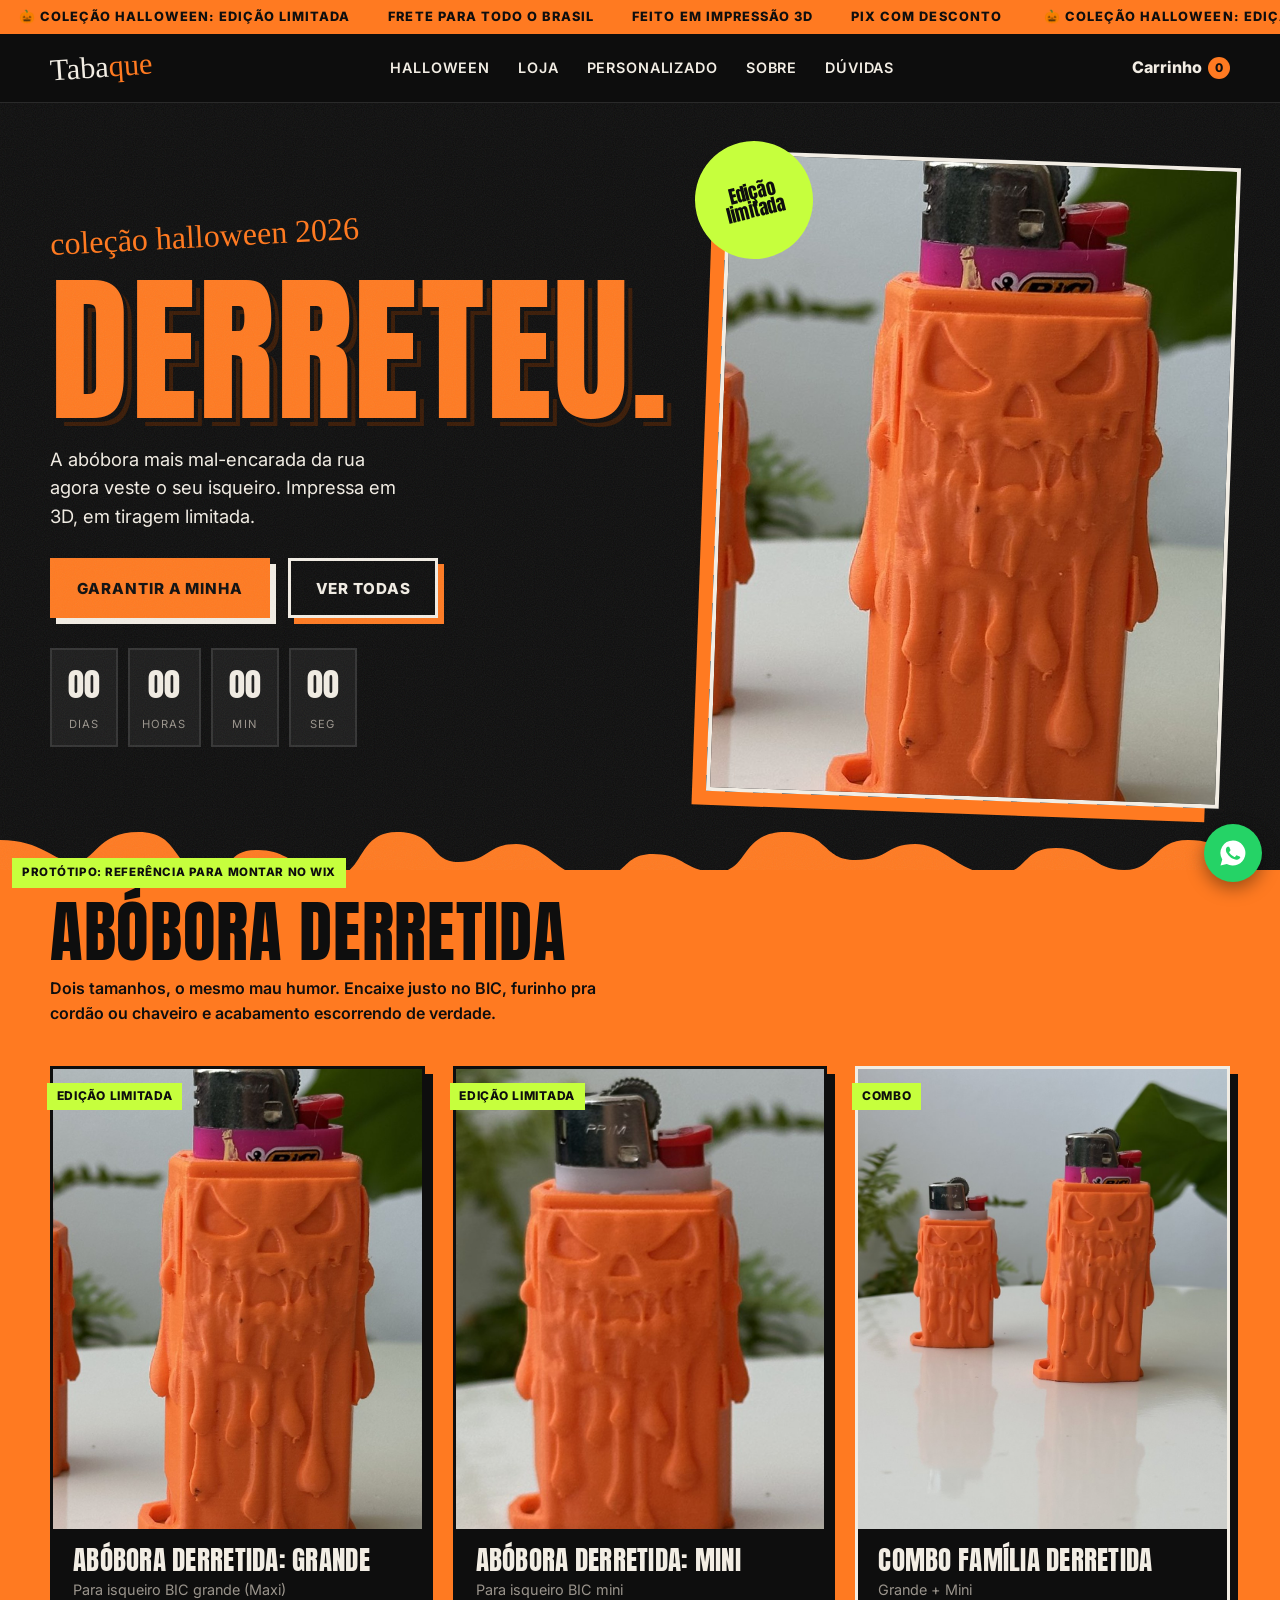
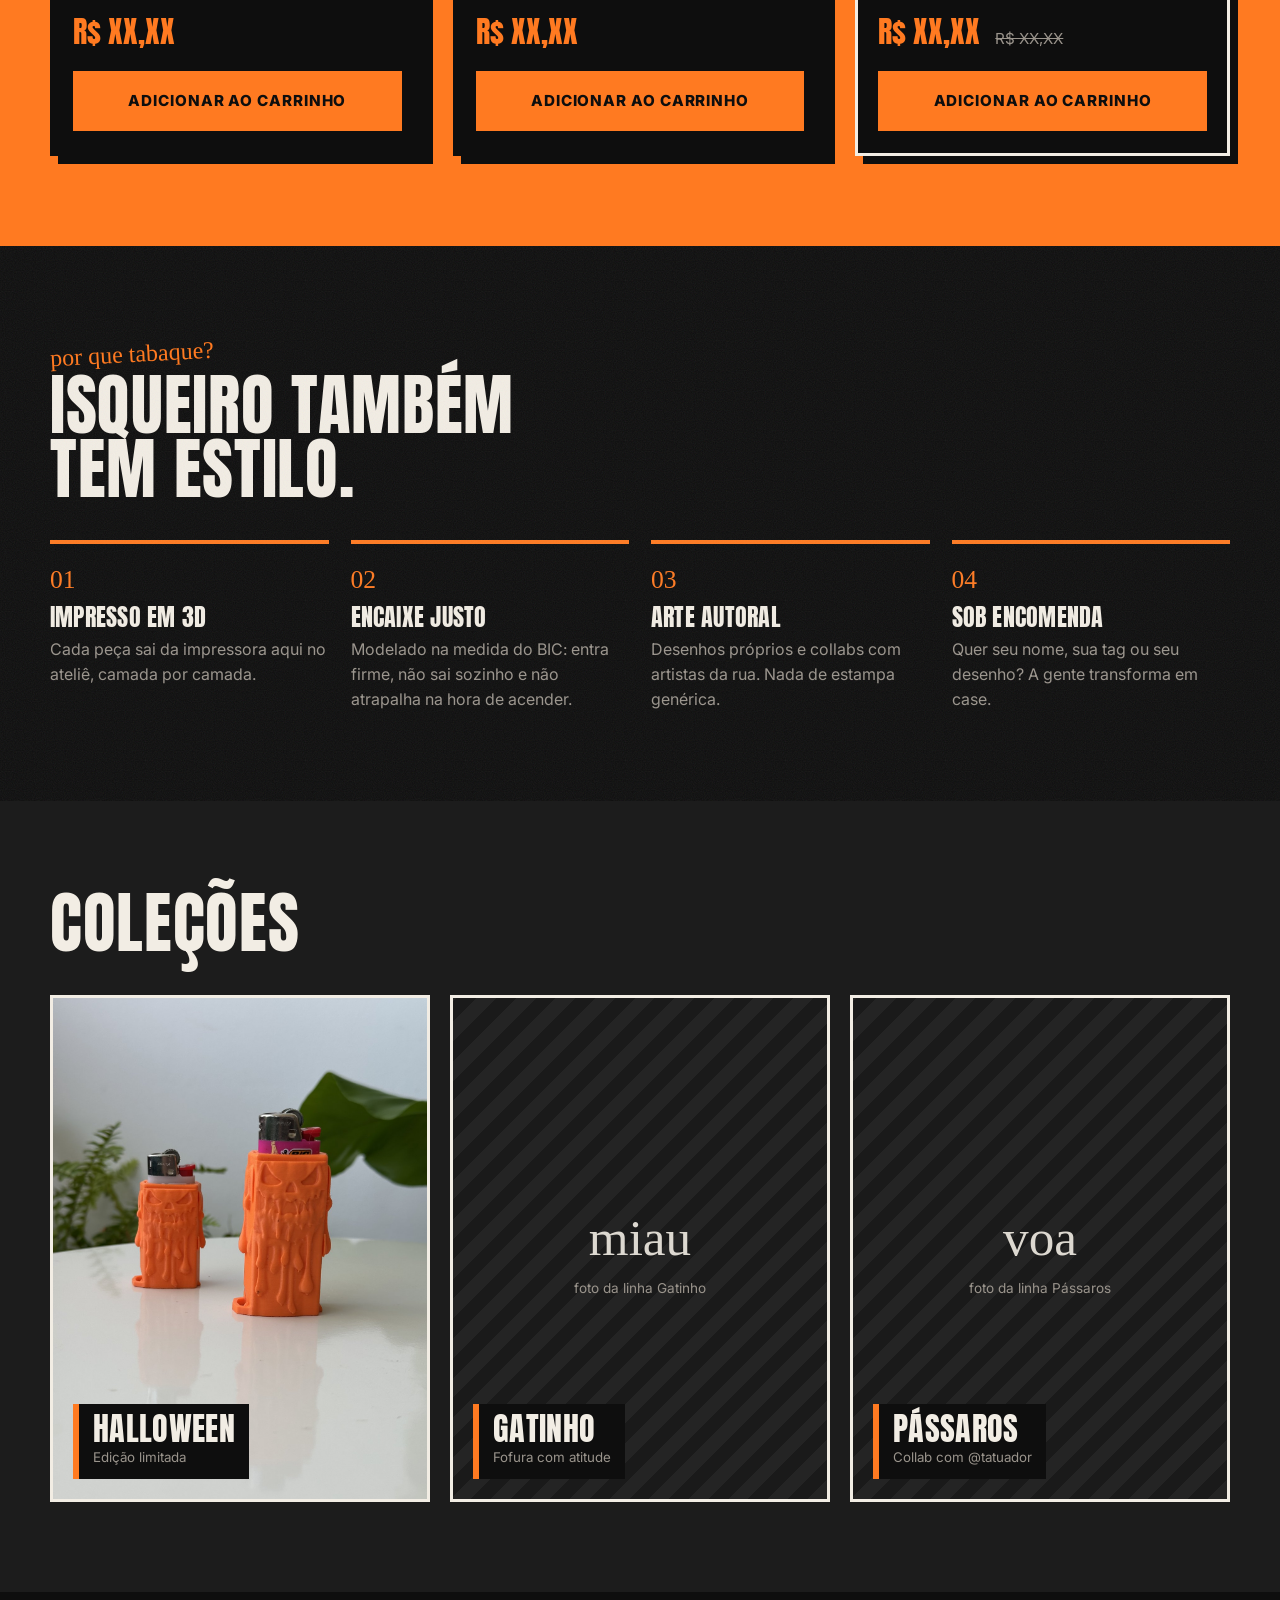
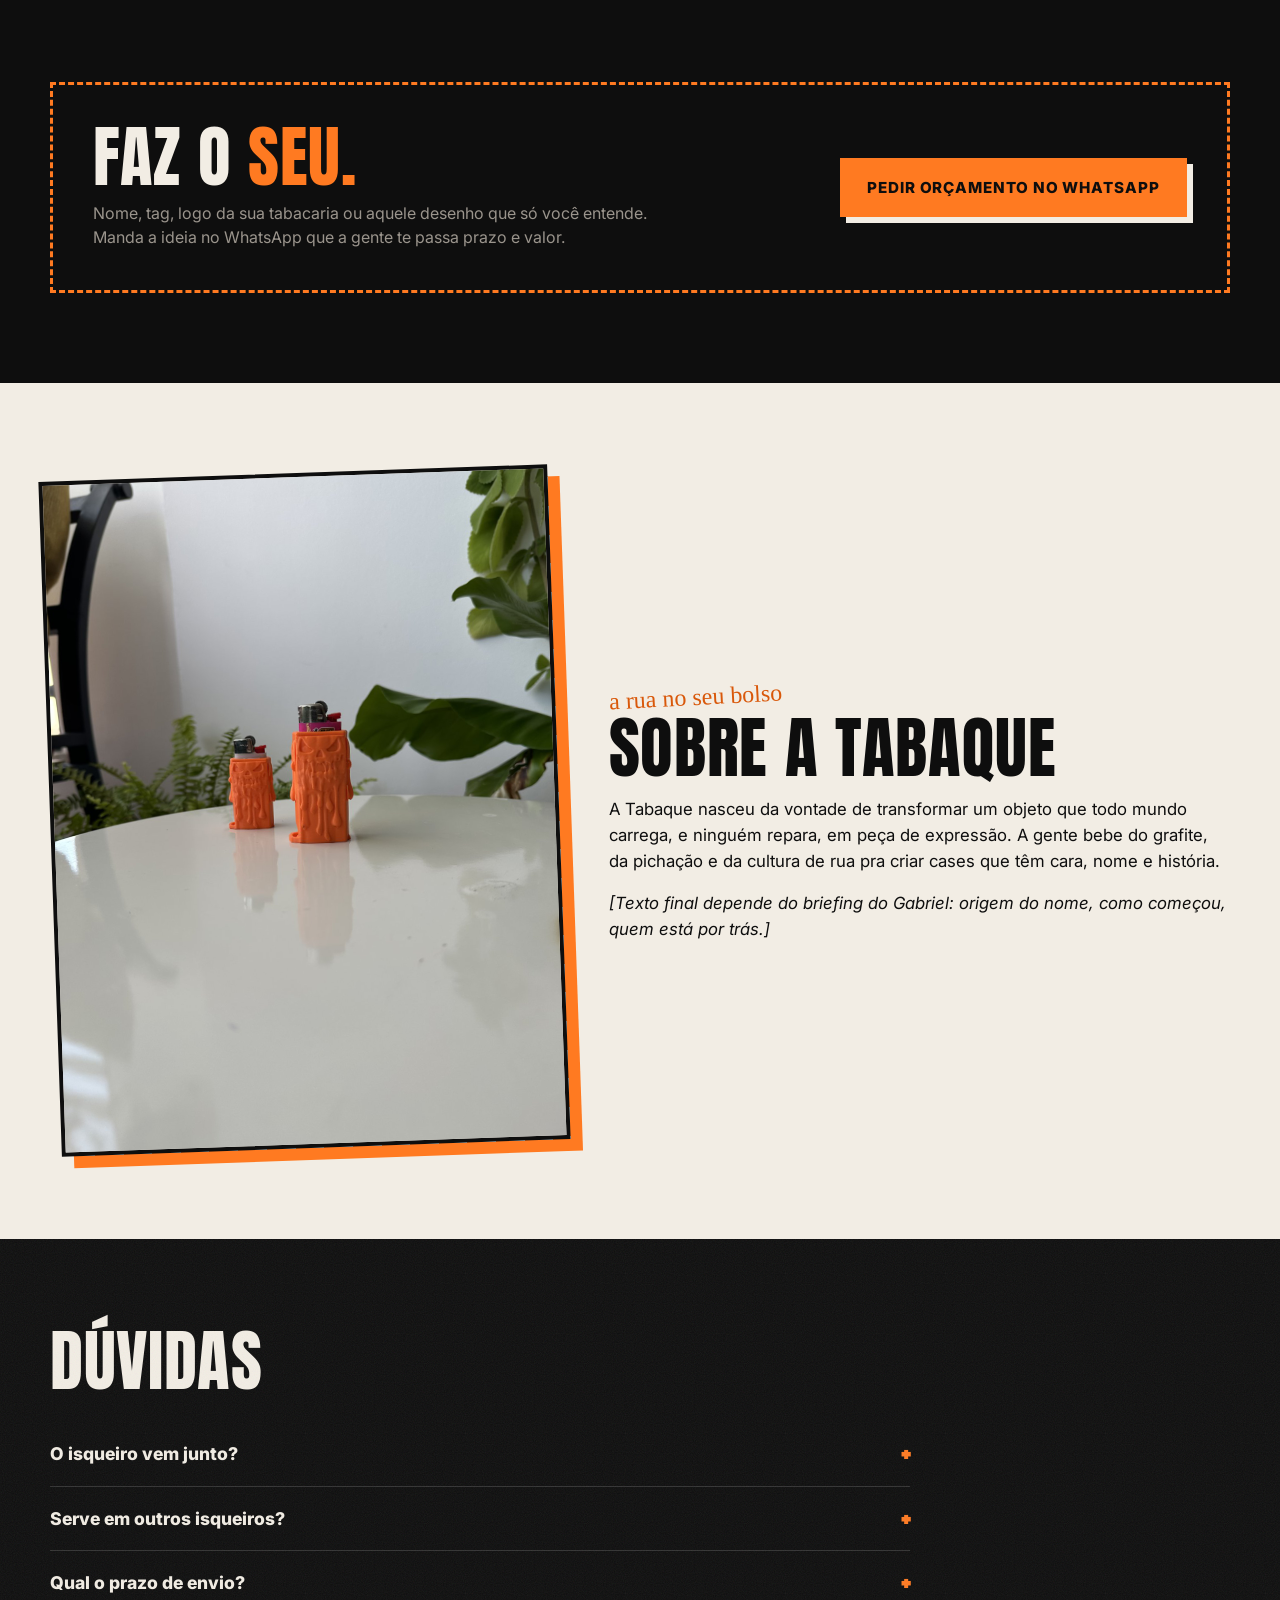
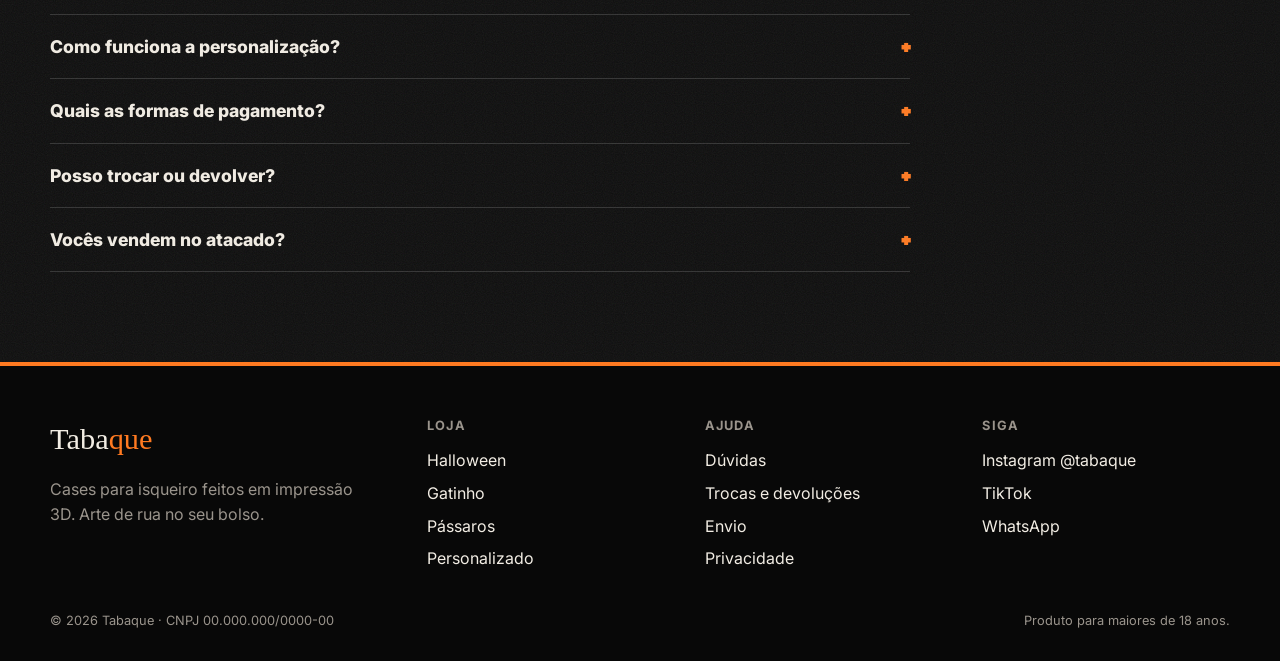
==== prototipo/index.html @ 8e69c56b "Site Tabaque: protótipo, textos, imagens e guia de montagem no Wix Co-Authored-By: Claude Opus 5.5 <" ====
<!doctype html>
<html lang="pt-BR">
<head>
<meta charset="utf-8">
<meta name="viewport" content="width=device-width, initial-scale=1">
<title>Tabaque | Cases 3D para isqueiro</title>
<meta name="description" content="Cases para isqueiro feitos em impressão 3D. Coleção Halloween: edição limitada.">
<link rel="preconnect" href="https://fonts.googleapis.com">
<link rel="preconnect" href="https://fonts.gstatic.com" crossorigin>
<link href="https://fonts.googleapis.com/css2?family=Anton&family=Inter:wght@400;600;800&family=Permanent+Marker&display=swap" rel="stylesheet">
<style>
  /* ===== Paleta e fontes: as MESMAS que vão no "Tema do site" do Wix ===== */
  :root{
    --preto:#0E0E0E;      /* fundo principal */
    --asfalto:#1C1C1C;    /* fundo de seções alternadas / cards */
    --laranja:#FF7A21;    /* cor do filamento: destaque, botões */
    --laranja-escuro:#D9580A;
    --osso:#F2EDE4;       /* texto claro / fundos claros */
    --cinza:#9A948C;      /* texto secundário */
    --limo:#C6FF3D;       /* acento "spray" (usar pouco) */
    --f-titulo:'Anton', Impact, sans-serif;
    --f-tag:'Permanent Marker', cursive;
    --f-texto:'Inter', system-ui, sans-serif;
  }
  *{box-sizing:border-box;margin:0;padding:0}
  html{scroll-behavior:smooth}
  body{background:var(--preto);color:var(--osso);font-family:var(--f-texto);line-height:1.55;overflow-x:hidden}
  img{max-width:100%;display:block}
  a{color:inherit}
  .wrap{width:min(1180px,100% - 32px);margin-inline:auto}
  .tag{font-family:var(--f-tag);color:var(--laranja);transform:rotate(-3deg);display:inline-block}
  h1,h2,h3{font-family:var(--f-titulo);font-weight:400;text-transform:uppercase;letter-spacing:.01em;line-height:.95}
  h2{font-size:clamp(2.4rem,6vw,4.2rem)}
  .btn{display:inline-flex;align-items:center;gap:.5em;font-family:var(--f-texto);font-weight:800;text-transform:uppercase;letter-spacing:.06em;font-size:.95rem;padding:1em 1.6em;border:3px solid var(--laranja);background:var(--laranja);color:var(--preto);text-decoration:none;border-radius:0;box-shadow:6px 6px 0 var(--osso);transition:transform .15s, box-shadow .15s}
  .btn:hover{transform:translate(3px,3px);box-shadow:3px 3px 0 var(--osso)}
  .btn.ghost{background:transparent;color:var(--osso);border-color:var(--osso);box-shadow:6px 6px 0 var(--laranja)}
  section{position:relative}

  /* ruído de parede (textura) */
  .grain::before{content:"";position:absolute;inset:0;pointer-events:none;opacity:.08;
    background-image:url("data:image/svg+xml,%3Csvg xmlns='http://www.w3.org/2000/svg' width='160' height='160'%3E%3Cfilter id='n'%3E%3CfeTurbulence type='fractalNoise' baseFrequency='.9' numOctaves='3'/%3E%3C/filter%3E%3Crect width='100%25' height='100%25' filter='url(%23n)'/%3E%3C/svg%3E")}

  /* faixa de aviso */
  .aviso{background:var(--laranja);color:var(--preto);font-weight:800;font-size:.8rem;text-transform:uppercase;letter-spacing:.08em;overflow:hidden;white-space:nowrap}
  .aviso .trilho{display:inline-block;padding:.55em 0;animation:corre 22s linear infinite}
  .aviso span{margin-inline:1.5em}
  @keyframes corre{to{transform:translateX(-50%)}}

  /* header */
  header{position:sticky;top:0;z-index:20;background:rgba(14,14,14,.92);backdrop-filter:blur(6px);border-bottom:1px solid #2a2a2a}
  .nav{display:flex;align-items:center;justify-content:space-between;height:68px;gap:16px}
  .logo{font-family:var(--f-tag);font-size:1.9rem;color:var(--osso);text-decoration:none;transform:rotate(-4deg)}
  .logo b{color:var(--laranja);font-weight:400}
  .menu{display:flex;gap:28px;list-style:none;font-weight:600;font-size:.9rem;text-transform:uppercase;letter-spacing:.06em}
  .menu a{text-decoration:none}
  .menu a:hover{color:var(--laranja)}
  .carrinho{display:flex;align-items:center;gap:6px;font-weight:800;text-decoration:none}
  .carrinho i{font-style:normal;background:var(--laranja);color:var(--preto);border-radius:99px;min-width:22px;height:22px;display:grid;place-items:center;font-size:.75rem}
  .hamb{display:none;background:none;border:0;color:var(--osso);font-size:1.6rem}
  @media (max-width:820px){.menu{display:none}.hamb{display:block}}

  /* HERO */
  .hero{padding:56px 0 0;overflow:hidden}
  .hero-grid{display:grid;grid-template-columns:1.1fr .9fr;gap:40px;align-items:center}
  .hero h1{font-size:clamp(4rem,13vw,10rem);color:var(--laranja);text-shadow:4px 4px 0 var(--preto),8px 8px 0 #3a1a05}
  .hero .tag{font-size:clamp(1.3rem,3vw,2rem);margin-bottom:.4em}
  .hero p.lead{font-size:1.15rem;max-width:30ch;margin:18px 0 28px;color:var(--osso)}
  .hero-ctas{display:flex;gap:18px;flex-wrap:wrap}
  .hero-foto{position:relative}
  .hero-foto img{aspect-ratio:4/5;object-fit:cover;border:4px solid var(--osso);transform:rotate(2deg);box-shadow:-14px 14px 0 var(--laranja)}
  .selo{position:absolute;top:-18px;left:-22px;width:118px;height:118px;border-radius:50%;background:var(--limo);color:var(--preto);display:grid;place-items:center;text-align:center;font-family:var(--f-titulo);font-size:1.15rem;line-height:1;transform:rotate(-14deg);z-index:2}
  .contagem{display:flex;gap:10px;margin-top:30px}
  .contagem div{background:var(--asfalto);border:2px solid #333;padding:10px 12px;min-width:68px;text-align:center}
  .contagem b{display:block;font-family:var(--f-titulo);font-size:2rem;color:var(--osso);font-weight:400}
  .contagem small{font-size:.7rem;text-transform:uppercase;letter-spacing:.1em;color:var(--cinza)}
  @media (max-width:820px){.hero-grid{grid-template-columns:1fr}.hero-foto{max-width:420px;margin:10px auto 0}}

  /* divisor escorrendo */
  .drip{display:block;width:100%;height:70px;color:var(--laranja)}

  /* PRODUTOS */
  .produtos{background:var(--laranja);color:var(--preto);padding:30px 0 90px}
  .produtos h2{color:var(--preto)}
  .produtos .sub{max-width:52ch;margin:12px 0 40px;font-weight:600}
  .cards{display:grid;grid-template-columns:repeat(auto-fit,minmax(260px,1fr));gap:28px}
  .card{background:var(--preto);color:var(--osso);border:3px solid var(--preto);box-shadow:8px 8px 0 var(--preto);display:flex;flex-direction:column}
  .card .img{position:relative;background:var(--osso)}
  .card img{aspect-ratio:4/5;object-fit:cover;width:100%}
  .faixa{position:absolute;top:14px;left:-6px;background:var(--limo);color:var(--preto);font-weight:800;font-size:.75rem;text-transform:uppercase;padding:.35em .8em;letter-spacing:.06em}
  .card .info{padding:18px 20px 22px;display:flex;flex-direction:column;gap:6px;flex:1}
  .card h3{font-size:1.7rem}
  .card .compat{color:var(--cinza);font-size:.9rem}
  .preco{font-family:var(--f-titulo);font-size:1.9rem;color:var(--laranja);margin-top:auto}
  .preco s{font-family:var(--f-texto);font-size:.95rem;color:var(--cinza);margin-left:8px}
  .card .btn{margin-top:10px;justify-content:center;box-shadow:none;border-color:var(--laranja)}
  .card.combo{border-color:var(--osso)}

  /* POR QUE */
  .porque{padding:90px 0}
  .porque-grid{display:grid;grid-template-columns:repeat(auto-fit,minmax(220px,1fr));gap:22px;margin-top:40px}
  .item{border-top:4px solid var(--laranja);padding-top:16px}
  .item .num{font-family:var(--f-tag);color:var(--laranja);font-size:1.6rem}
  .item h3{font-size:1.5rem;margin:6px 0 8px}
  .item p{color:var(--cinza)}

  /* COLEÇÕES */
  .colecoes{background:var(--asfalto);padding:90px 0}
  .col-grid{display:grid;grid-template-columns:repeat(3,1fr);gap:20px;margin-top:40px}
  .col{position:relative;aspect-ratio:3/4;overflow:hidden;border:3px solid var(--osso);text-decoration:none;display:flex;align-items:flex-end;padding:20px}
  .col img{position:absolute;inset:0;width:100%;height:100%;object-fit:cover;transition:transform .4s}
  .col:hover img{transform:scale(1.05)}
  .col .rot{position:relative;background:var(--preto);padding:10px 14px;border-left:6px solid var(--laranja)}
  .col h3{font-size:2rem}
  .col small{color:var(--cinza)}
  .ph{position:absolute;inset:0;display:grid;place-items:center;text-align:center;padding:20px;background:
      repeating-linear-gradient(-45deg,#242424 0 14px,#1a1a1a 14px 28px);color:var(--cinza);font-size:.85rem}
  .ph em{font-family:var(--f-tag);font-style:normal;font-size:3.2rem;color:var(--osso);opacity:.9;display:block}
  @media (max-width:820px){.col-grid{grid-template-columns:1fr}.col{aspect-ratio:16/10}}

  /* PERSONALIZADO */
  .perso{padding:90px 0}
  .perso-box{display:grid;grid-template-columns:1fr auto;gap:30px;align-items:center;border:3px dashed var(--laranja);padding:40px}
  .perso h2 span{color:var(--laranja)}
  .perso p{color:var(--cinza);max-width:56ch;margin-top:12px}
  @media (max-width:820px){.perso-box{grid-template-columns:1fr;padding:26px}}

  /* SOBRE */
  .sobre{background:var(--osso);color:var(--preto);padding:90px 0}
  .sobre-grid{display:grid;grid-template-columns:.9fr 1.1fr;gap:50px;align-items:center}
  .sobre img{border:4px solid var(--preto);transform:rotate(-2deg);box-shadow:12px 12px 0 var(--laranja)}
  .sobre .tag{color:var(--laranja-escuro);font-size:1.5rem}
  .sobre p{margin-top:16px;font-size:1.05rem;max-width:58ch}
  @media (max-width:820px){.sobre-grid{grid-template-columns:1fr}}

  /* FAQ */
  .faq{padding:90px 0}
  .faq details{border-bottom:1px solid #333;padding:18px 0}
  .faq summary{cursor:pointer;font-weight:800;font-size:1.1rem;list-style:none;display:flex;justify-content:space-between;gap:20px}
  .faq summary::after{content:"+";color:var(--laranja);font-family:var(--f-titulo);font-size:1.6rem;line-height:1}
  .faq details[open] summary::after{content:"–"}
  .faq details p{color:var(--cinza);margin-top:10px;max-width:70ch}
  .faq-lista{margin-top:30px;max-width:860px}

  /* FOOTER */
  footer{border-top:4px solid var(--laranja);padding:50px 0 30px;background:#080808}
  .foot{display:grid;grid-template-columns:1.4fr 1fr 1fr 1fr;gap:30px}
  footer h4{text-transform:uppercase;letter-spacing:.1em;font-size:.8rem;color:var(--cinza);margin-bottom:12px}
  footer ul{list-style:none;display:grid;gap:8px}
  footer a{text-decoration:none}
  footer a:hover{color:var(--laranja)}
  .legal{margin-top:40px;color:var(--cinza);font-size:.8rem;display:flex;justify-content:space-between;flex-wrap:wrap;gap:10px}
  @media (max-width:820px){.foot{grid-template-columns:1fr 1fr}}

  /* WhatsApp flutuante */
  .zap{position:fixed;right:18px;bottom:18px;z-index:30;width:58px;height:58px;border-radius:50%;background:#25D366;display:grid;place-items:center;box-shadow:0 6px 18px rgba(0,0,0,.4)}
  .zap svg{width:30px;height:30px;fill:#fff}

  /* nota de protótipo */
  .nota{position:fixed;left:12px;bottom:12px;z-index:40;background:var(--limo);color:var(--preto);font-size:.72rem;font-weight:800;padding:6px 10px;text-transform:uppercase;letter-spacing:.05em}
</style>
</head>
<body>

<div class="nota">Protótipo: referência para montar no Wix</div>

<!-- FAIXA DE AVISO (Wix: tira no topo do Cabeçalho) -->
<div class="aviso" aria-label="Avisos">
  <div class="trilho">
    <span>🎃 Coleção Halloween: edição limitada</span><span>Frete para todo o Brasil</span><span>Feito em impressão 3D</span><span>Pix com desconto</span>
    <span>🎃 Coleção Halloween: edição limitada</span><span>Frete para todo o Brasil</span><span>Feito em impressão 3D</span><span>Pix com desconto</span>
  </div>
</div>

<!-- CABEÇALHO -->
<header>
  <div class="wrap nav">
    <a href="#" class="logo">Taba<b>que</b></a>
    <ul class="menu">
      <li><a href="#halloween">Halloween</a></li>
      <li><a href="#colecoes">Loja</a></li>
      <li><a href="#perso">Personalizado</a></li>
      <li><a href="#sobre">Sobre</a></li>
      <li><a href="#faq">Dúvidas</a></li>
    </ul>
    <a href="#halloween" class="carrinho">Carrinho <i>0</i></a>
    <button class="hamb" aria-label="Menu">☰</button>
  </div>
</header>

<!-- HERO / LANÇAMENTO HALLOWEEN -->
<section class="hero grain" id="topo">
  <div class="wrap hero-grid">
    <div>
      <span class="tag">coleção halloween 2026</span>
      <h1>Derreteu.</h1>
      <p class="lead">A abóbora mais mal-encarada da rua agora veste o seu isqueiro. Impressa em 3D, em tiragem limitada.</p>
      <div class="hero-ctas">
        <a class="btn" href="#halloween">Garantir a minha</a>
        <a class="btn ghost" href="#colecoes">Ver todas</a>
      </div>
      <div class="contagem" id="contagem" aria-label="Contagem regressiva para o Halloween">
        <div><b data-d>00</b><small>dias</small></div>
        <div><b data-h>00</b><small>horas</small></div>
        <div><b data-m>00</b><small>min</small></div>
        <div><b data-s>00</b><small>seg</small></div>
      </div>
    </div>
    <div class="hero-foto">
      <div class="selo">Edição<br>limitada</div>
      <img src="../assets/produtos/abobora-grande.jpg" alt="Case Abóbora Derretida laranja em um isqueiro BIC grande">
    </div>
  </div>
  <svg class="drip" viewBox="0 0 1200 70" preserveAspectRatio="none" aria-hidden="true"><path fill="currentColor" d="M0 70V40c40 0 50 22 70 22s20-30 60-30 30 38 62 38 18-20 50-20 40 26 70 26 22-44 60-44 30 30 58 30 26-18 54-18 38 34 72 34 26-24 56-24 30 18 60 18 22-40 64-40 34 28 66 28 28-16 56-16 40 30 74 30 24-26 58-26 34 22 64 22 26-30 60-30 28 18 56 18V70Z"/></svg>
</section>

<!-- PRODUTOS HALLOWEEN (Wix Stores: "Galeria de produtos" filtrada pela coleção Halloween) -->
<section class="produtos" id="halloween">
  <div class="wrap">
    <h2>Abóbora Derretida</h2>
    <p class="sub">Dois tamanhos, o mesmo mau humor. Encaixe justo no BIC, furinho pra cordão ou chaveiro e acabamento escorrendo de verdade.</p>
    <div class="cards">
      <article class="card">
        <div class="img"><span class="faixa">Edição limitada</span><img src="../assets/produtos/abobora-grande.jpg" alt="Abóbora Derretida para BIC grande"></div>
        <div class="info">
          <h3>Abóbora Derretida: Grande</h3>
          <span class="compat">Para isqueiro BIC grande (Maxi)</span>
          <span class="preco">R$ XX,XX</span>
          <a class="btn" href="#">Adicionar ao carrinho</a>
        </div>
      </article>
      <article class="card">
        <div class="img"><span class="faixa">Edição limitada</span><img src="../assets/produtos/abobora-mini.jpg" alt="Abóbora Derretida para BIC mini"></div>
        <div class="info">
          <h3>Abóbora Derretida: Mini</h3>
          <span class="compat">Para isqueiro BIC mini</span>
          <span class="preco">R$ XX,XX</span>
          <a class="btn" href="#">Adicionar ao carrinho</a>
        </div>
      </article>
      <article class="card combo">
        <div class="img"><span class="faixa">Combo</span><img src="../assets/produtos/abobora-dupla-quadrada.jpg" alt="As duas versões da Abóbora Derretida lado a lado" style="aspect-ratio:4/5"></div>
        <div class="info">
          <h3>Combo Família Derretida</h3>
          <span class="compat">Grande + Mini</span>
          <span class="preco">R$ XX,XX <s>R$ XX,XX</s></span>
          <a class="btn" href="#">Adicionar ao carrinho</a>
        </div>
      </article>
    </div>
  </div>
</section>

<!-- POR QUE TABAQUE -->
<section class="porque grain">
  <div class="wrap">
    <span class="tag" style="font-size:1.5rem">por que tabaque?</span>
    <h2>Isqueiro também<br>tem estilo.</h2>
    <div class="porque-grid">
      <div class="item"><span class="num">01</span><h3>Impresso em 3D</h3><p>Cada peça sai da impressora aqui no ateliê, camada por camada.</p></div>
      <div class="item"><span class="num">02</span><h3>Encaixe justo</h3><p>Modelado na medida do BIC: entra firme, não sai sozinho e não atrapalha na hora de acender.</p></div>
      <div class="item"><span class="num">03</span><h3>Arte autoral</h3><p>Desenhos próprios e collabs com artistas da rua. Nada de estampa genérica.</p></div>
      <div class="item"><span class="num">04</span><h3>Sob encomenda</h3><p>Quer seu nome, sua tag ou seu desenho? A gente transforma em case.</p></div>
    </div>
  </div>
</section>

<!-- COLEÇÕES (Wix: 3 caixas com imagem + link para Categoria da loja) -->
<section class="colecoes" id="colecoes">
  <div class="wrap">
    <h2>Coleções</h2>
    <div class="col-grid">
      <a class="col" href="#halloween">
        <img src="../assets/fotos/IMG_2190.jpg" alt="Coleção Halloween">
        <div class="rot"><h3>Halloween</h3><small>Edição limitada</small></div>
      </a>
      <a class="col" href="#">
        <div class="ph"><div><em>miau</em>foto da linha Gatinho</div></div>
        <div class="rot"><h3>Gatinho</h3><small>Fofura com atitude</small></div>
      </a>
      <a class="col" href="#">
        <div class="ph"><div><em>voa</em>foto da linha Pássaros</div></div>
        <div class="rot"><h3>Pássaros</h3><small>Collab com @tatuador</small></div>
      </a>
    </div>
  </div>
</section>

<!-- PERSONALIZADO -->
<section class="perso" id="perso">
  <div class="wrap perso-box">
    <div>
      <h2>Faz o <span>seu.</span></h2>
      <p>Nome, tag, logo da sua tabacaria ou aquele desenho que só você entende. Manda a ideia no WhatsApp que a gente te passa prazo e valor.</p>
    </div>
    <a class="btn" href="#">Pedir orçamento no WhatsApp</a>
  </div>
</section>

<!-- SOBRE -->
<section class="sobre" id="sobre">
  <div class="wrap sobre-grid">
    <img src="../assets/fotos/IMG_2188.jpg" alt="Os dois cases de abóbora sobre uma mesa branca">
    <div>
      <span class="tag">a rua no seu bolso</span>
      <h2>Sobre a Tabaque</h2>
      <p>A Tabaque nasceu da vontade de transformar um objeto que todo mundo carrega, e ninguém repara, em peça de expressão. A gente bebe do grafite, da pichação e da cultura de rua pra criar cases que têm cara, nome e história.</p>
      <p><em>[Texto final depende do briefing do Gabriel: origem do nome, como começou, quem está por trás.]</em></p>
    </div>
  </div>
</section>

<!-- FAQ -->
<section class="faq grain" id="faq">
  <div class="wrap">
    <h2>Dúvidas</h2>
    <div class="faq-lista">
      <details><summary>O isqueiro vem junto?</summary><p>[A definir] O case é vendido sem isqueiro. Ele é feito para BIC grande (Maxi) ou BIC mini; confira o tamanho antes de comprar.</p></details>
      <details><summary>Serve em outros isqueiros?</summary><p>Os modelos são desenhados para os isqueiros BIC. Em outras marcas o encaixe pode não ficar firme.</p></details>
      <details><summary>Qual o prazo de envio?</summary><p>[A definir] Peças em estoque saem em até X dias úteis. Personalizados levam de X a X dias para produção.</p></details>
      <details><summary>Como funciona a personalização?</summary><p>Você manda a ideia pelo WhatsApp, a gente faz um orçamento e mostra uma prévia antes de imprimir.</p></details>
      <details><summary>Quais as formas de pagamento?</summary><p>Pix e cartão de crédito (com parcelamento), direto no site.</p></details>
      <details><summary>Posso trocar ou devolver?</summary><p>Sim: você tem 7 dias após o recebimento para desistir da compra, conforme o Código de Defesa do Consumidor. Veja a Política de Trocas.</p></details>
      <details><summary>Vocês vendem no atacado?</summary><p>[A definir] Tabacarias e headshops podem chamar no WhatsApp para condições de revenda.</p></details>
    </div>
  </div>
</section>

<!-- RODAPÉ -->
<footer>
  <div class="wrap">
    <div class="foot">
      <div>
        <a href="#" class="logo">Taba<b>que</b></a>
        <p style="color:var(--cinza);margin-top:14px;max-width:32ch">Cases para isqueiro feitos em impressão 3D. Arte de rua no seu bolso.</p>
      </div>
      <div><h4>Loja</h4><ul><li><a href="#halloween">Halloween</a></li><li><a href="#">Gatinho</a></li><li><a href="#">Pássaros</a></li><li><a href="#perso">Personalizado</a></li></ul></div>
      <div><h4>Ajuda</h4><ul><li><a href="#faq">Dúvidas</a></li><li><a href="#">Trocas e devoluções</a></li><li><a href="#">Envio</a></li><li><a href="#">Privacidade</a></li></ul></div>
      <div><h4>Siga</h4><ul><li><a href="#">Instagram @tabaque</a></li><li><a href="#">TikTok</a></li><li><a href="#">WhatsApp</a></li></ul></div>
    </div>
    <div class="legal"><span>© 2026 Tabaque · CNPJ 00.000.000/0000-00</span><span>Produto para maiores de 18 anos.</span></div>
  </div>
</footer>

<a class="zap" href="#" aria-label="Falar no WhatsApp"><svg viewBox="0 0 24 24"><path d="M12 2a10 10 0 0 0-8.6 15.1L2 22l5-1.3A10 10 0 1 0 12 2Zm5.2 14.1c-.2.6-1.3 1.2-1.8 1.2-.5.1-1 .2-3.3-.7-2.8-1.1-4.6-4-4.7-4.2-.1-.2-1.1-1.5-1.1-2.9 0-1.4.7-2 1-2.3.2-.3.5-.3.7-.3h.5c.2 0 .4 0 .6.5l.8 2c.1.2.1.4 0 .5l-.4.6-.4.4c-.1.1-.3.3-.1.6.2.3.8 1.3 1.7 2.1 1.2 1 2.1 1.3 2.4 1.5.3.1.5.1.6-.1l.9-1c.2-.3.4-.2.7-.1l1.9.9c.3.1.5.2.5.3.1.2.1.7-.1 1.3Z"/></svg></a>

<script>
  // Contagem até 31/10 23:59 (horário de Brasília). No Wix: use o embed em /embeds/contagem-regressiva.html
  (function(){
    var alvo=new Date('2026-10-31T23:59:59-03:00').getTime(), el=document.getElementById('contagem');
    function p(n){return String(n).padStart(2,'0')}
    function tick(){
      var r=Math.max(0,alvo-Date.now());
      el.querySelector('[data-d]').textContent=p(Math.floor(r/864e5));
      el.querySelector('[data-h]').textContent=p(Math.floor(r/36e5)%24);
      el.querySelector('[data-m]').textContent=p(Math.floor(r/6e4)%60);
      el.querySelector('[data-s]').textContent=p(Math.floor(r/1e3)%60);
    }
    tick(); setInterval(tick,1000);
  })();
</script>
</body>
</html>
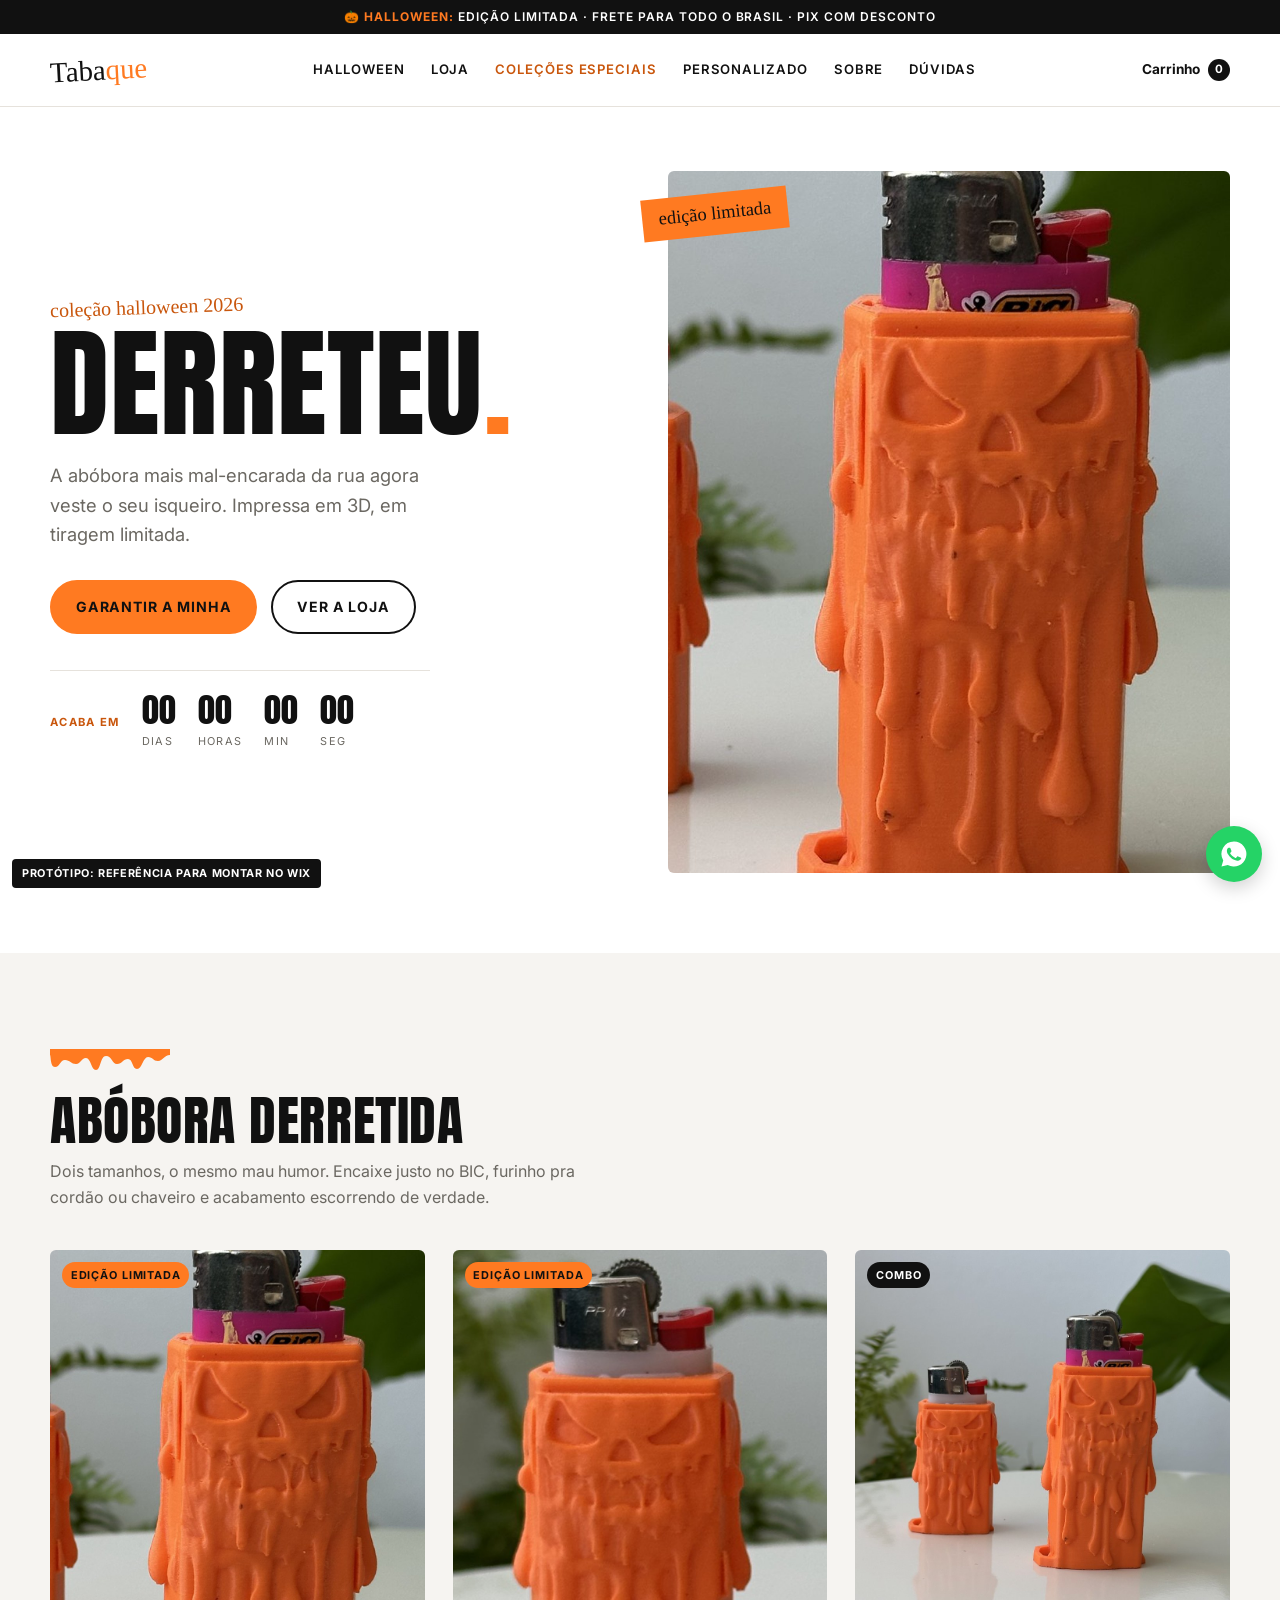
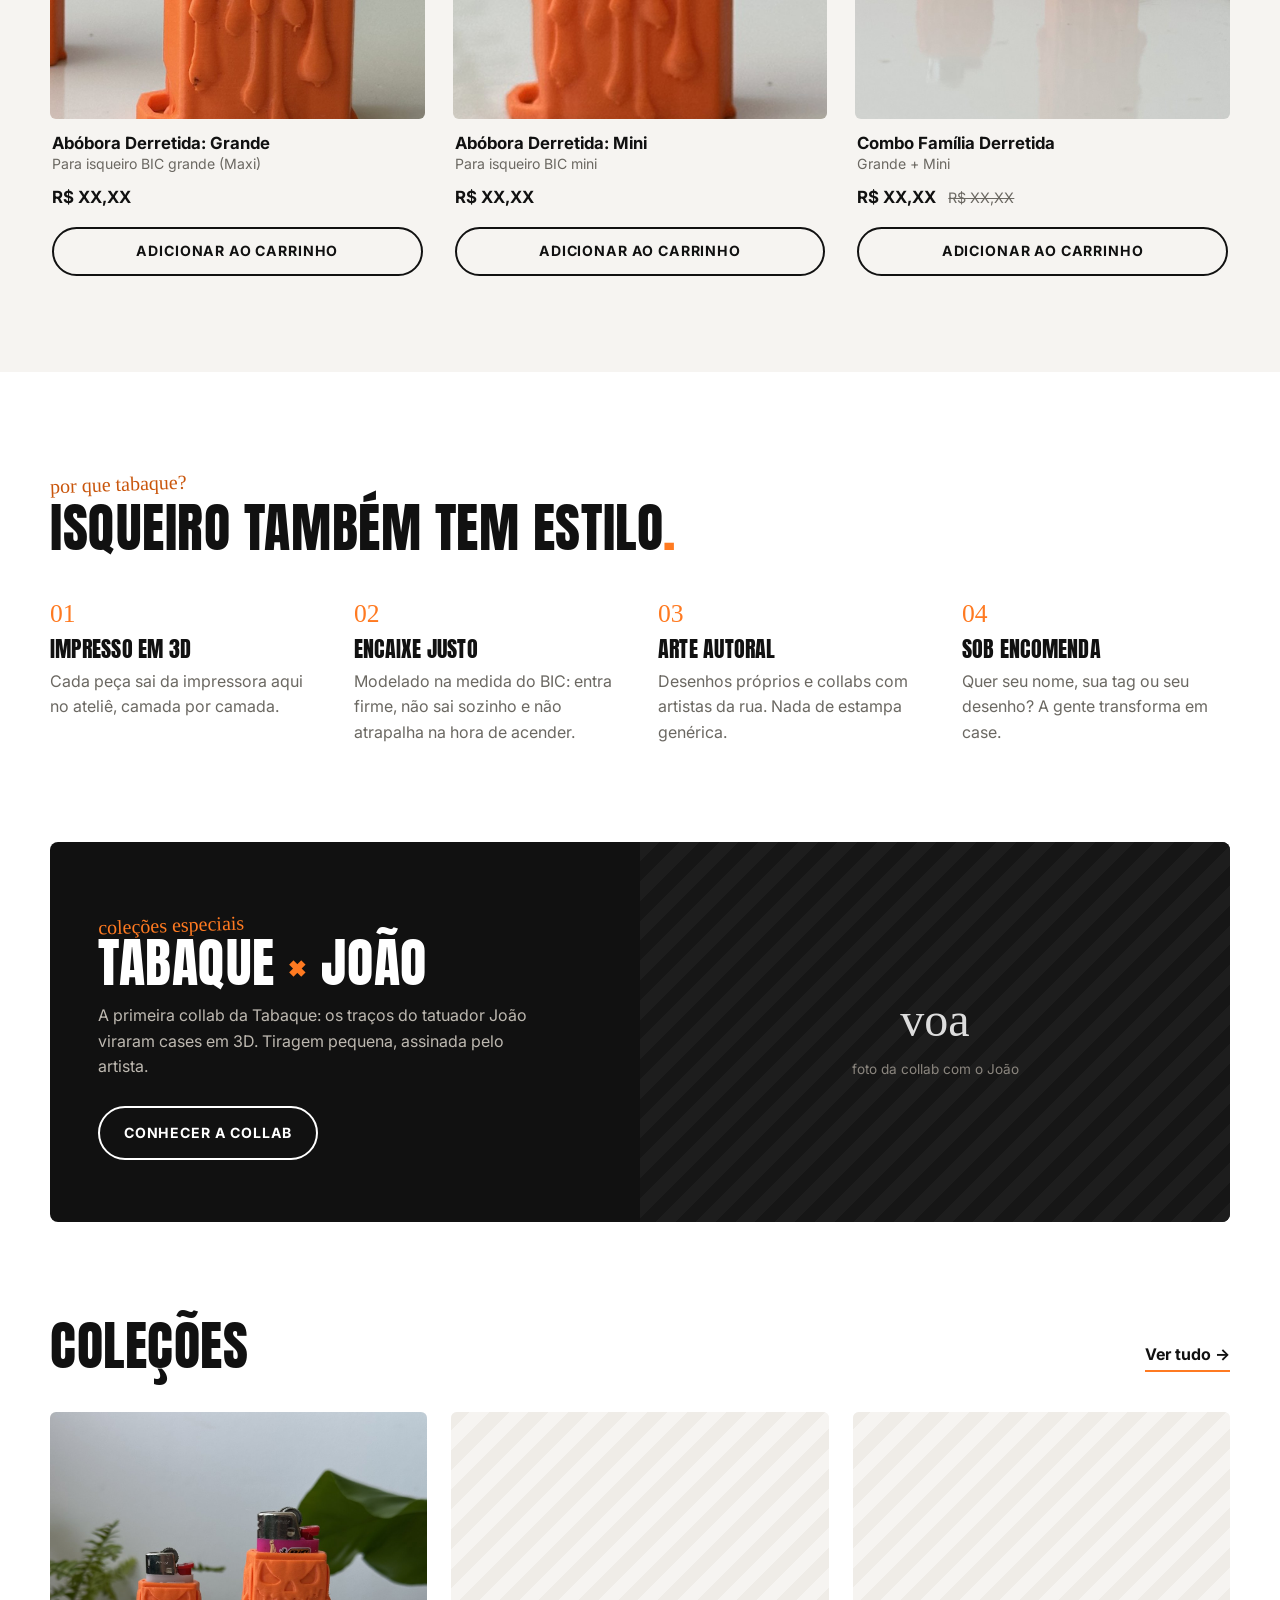
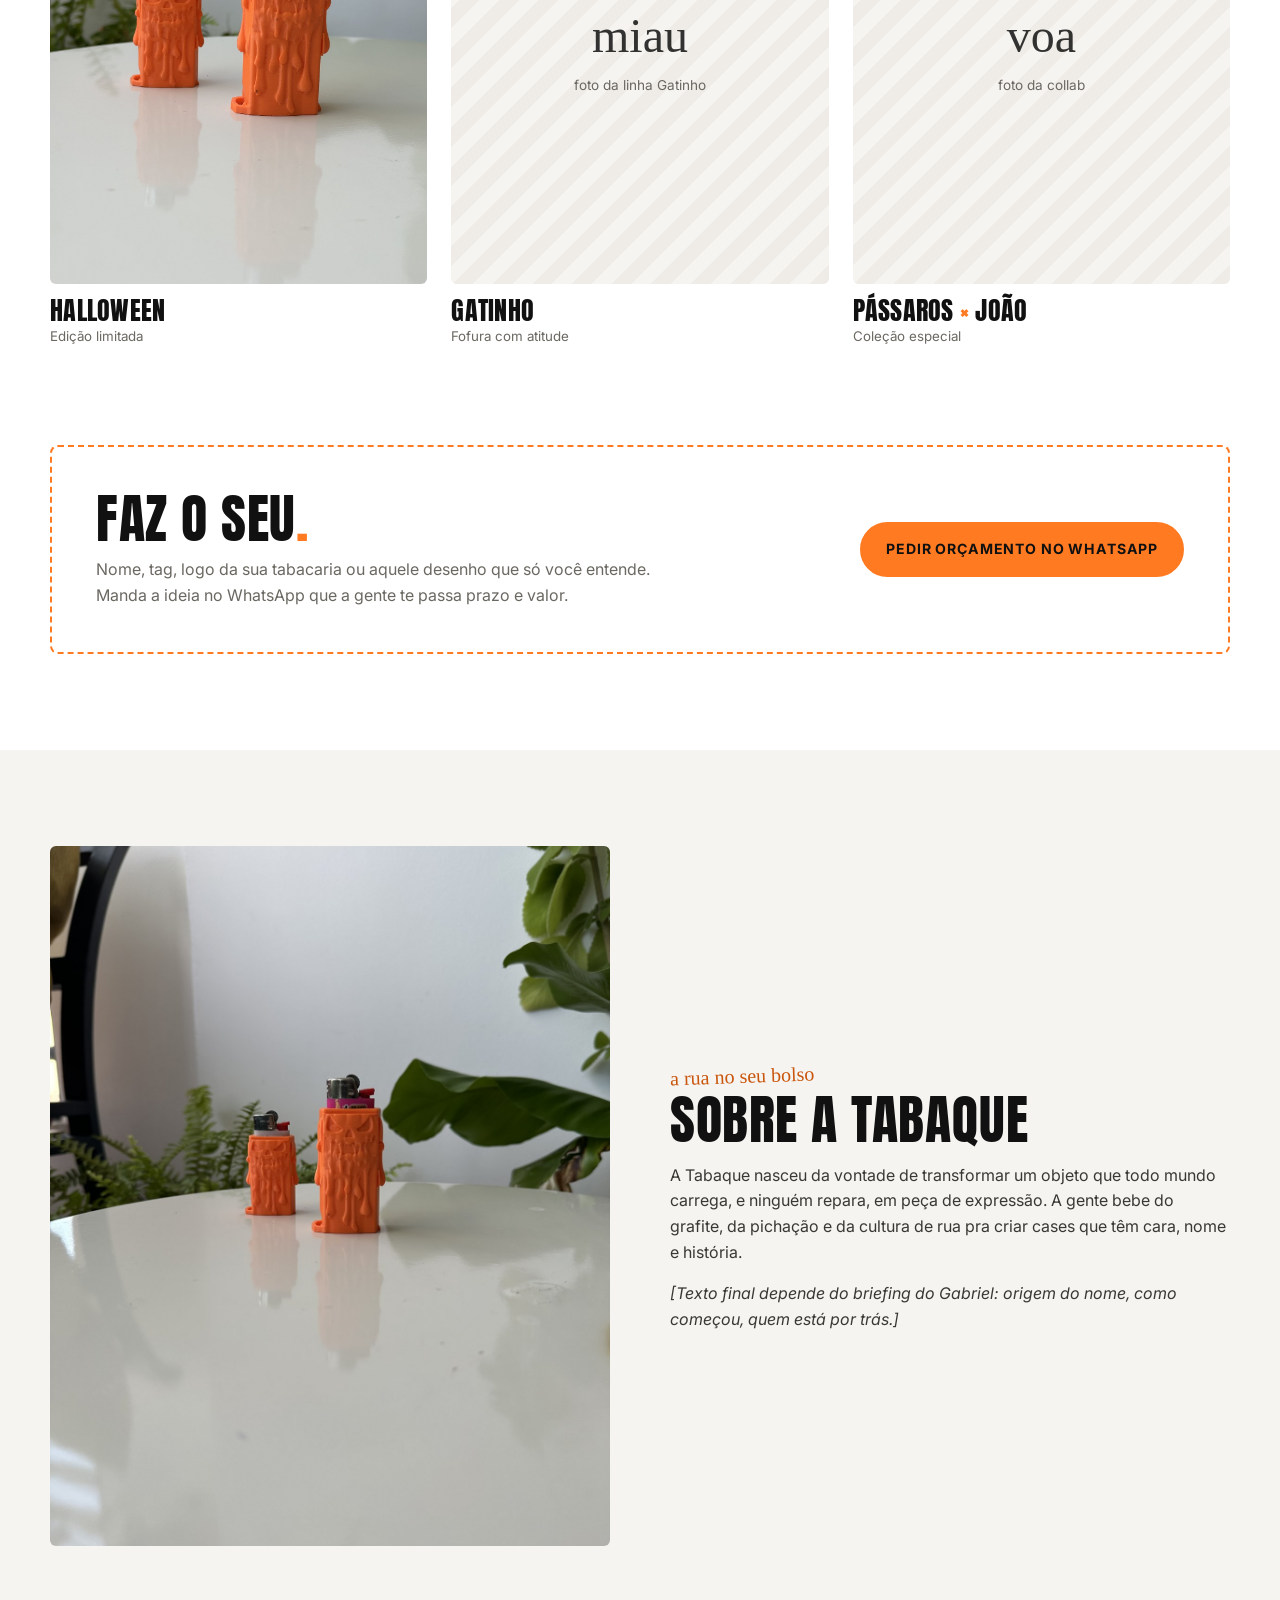
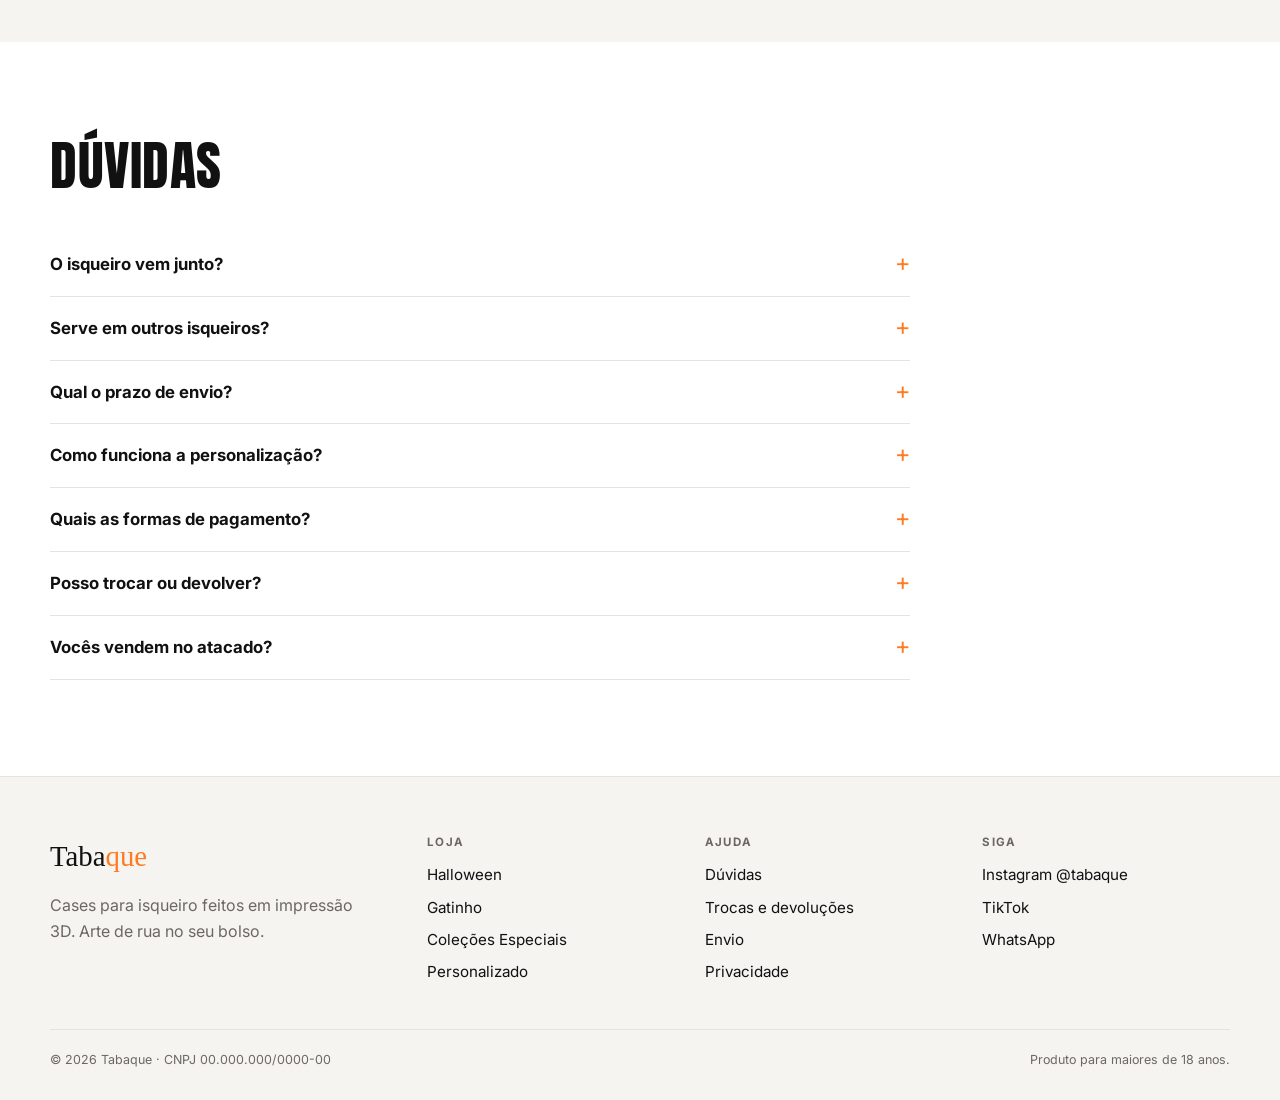
==== commit 396ae8d6: "Visual clean com fundo branco e nova aba Coleções Especiais (collab com o João) Co-Authored-By: Clau" ====
--- a/prototipo/index.html
+++ b/prototipo/index.html
@@ -7,177 +7,24 @@
 <meta name="description" content="Cases para isqueiro feitos em impressão 3D. Coleção Halloween: edição limitada.">
 <link rel="preconnect" href="https://fonts.googleapis.com">
 <link rel="preconnect" href="https://fonts.gstatic.com" crossorigin>
-<link href="https://fonts.googleapis.com/css2?family=Anton&family=Inter:wght@400;600;800&family=Permanent+Marker&display=swap" rel="stylesheet">
-<style>
-  /* ===== Paleta e fontes: as MESMAS que vão no "Tema do site" do Wix ===== */
-  :root{
-    --preto:#0E0E0E;      /* fundo principal */
-    --asfalto:#1C1C1C;    /* fundo de seções alternadas / cards */
-    --laranja:#FF7A21;    /* cor do filamento: destaque, botões */
-    --laranja-escuro:#D9580A;
-    --osso:#F2EDE4;       /* texto claro / fundos claros */
-    --cinza:#9A948C;      /* texto secundário */
-    --limo:#C6FF3D;       /* acento "spray" (usar pouco) */
-    --f-titulo:'Anton', Impact, sans-serif;
-    --f-tag:'Permanent Marker', cursive;
-    --f-texto:'Inter', system-ui, sans-serif;
-  }
-  *{box-sizing:border-box;margin:0;padding:0}
-  html{scroll-behavior:smooth}
-  body{background:var(--preto);color:var(--osso);font-family:var(--f-texto);line-height:1.55;overflow-x:hidden}
-  img{max-width:100%;display:block}
-  a{color:inherit}
-  .wrap{width:min(1180px,100% - 32px);margin-inline:auto}
-  .tag{font-family:var(--f-tag);color:var(--laranja);transform:rotate(-3deg);display:inline-block}
-  h1,h2,h3{font-family:var(--f-titulo);font-weight:400;text-transform:uppercase;letter-spacing:.01em;line-height:.95}
-  h2{font-size:clamp(2.4rem,6vw,4.2rem)}
-  .btn{display:inline-flex;align-items:center;gap:.5em;font-family:var(--f-texto);font-weight:800;text-transform:uppercase;letter-spacing:.06em;font-size:.95rem;padding:1em 1.6em;border:3px solid var(--laranja);background:var(--laranja);color:var(--preto);text-decoration:none;border-radius:0;box-shadow:6px 6px 0 var(--osso);transition:transform .15s, box-shadow .15s}
-  .btn:hover{transform:translate(3px,3px);box-shadow:3px 3px 0 var(--osso)}
-  .btn.ghost{background:transparent;color:var(--osso);border-color:var(--osso);box-shadow:6px 6px 0 var(--laranja)}
-  section{position:relative}
-
-  /* ruído de parede (textura) */
-  .grain::before{content:"";position:absolute;inset:0;pointer-events:none;opacity:.08;
-    background-image:url("data:image/svg+xml,%3Csvg xmlns='http://www.w3.org/2000/svg' width='160' height='160'%3E%3Cfilter id='n'%3E%3CfeTurbulence type='fractalNoise' baseFrequency='.9' numOctaves='3'/%3E%3C/filter%3E%3Crect width='100%25' height='100%25' filter='url(%23n)'/%3E%3C/svg%3E")}
-
-  /* faixa de aviso */
-  .aviso{background:var(--laranja);color:var(--preto);font-weight:800;font-size:.8rem;text-transform:uppercase;letter-spacing:.08em;overflow:hidden;white-space:nowrap}
-  .aviso .trilho{display:inline-block;padding:.55em 0;animation:corre 22s linear infinite}
-  .aviso span{margin-inline:1.5em}
-  @keyframes corre{to{transform:translateX(-50%)}}
-
-  /* header */
-  header{position:sticky;top:0;z-index:20;background:rgba(14,14,14,.92);backdrop-filter:blur(6px);border-bottom:1px solid #2a2a2a}
-  .nav{display:flex;align-items:center;justify-content:space-between;height:68px;gap:16px}
-  .logo{font-family:var(--f-tag);font-size:1.9rem;color:var(--osso);text-decoration:none;transform:rotate(-4deg)}
-  .logo b{color:var(--laranja);font-weight:400}
-  .menu{display:flex;gap:28px;list-style:none;font-weight:600;font-size:.9rem;text-transform:uppercase;letter-spacing:.06em}
-  .menu a{text-decoration:none}
-  .menu a:hover{color:var(--laranja)}
-  .carrinho{display:flex;align-items:center;gap:6px;font-weight:800;text-decoration:none}
-  .carrinho i{font-style:normal;background:var(--laranja);color:var(--preto);border-radius:99px;min-width:22px;height:22px;display:grid;place-items:center;font-size:.75rem}
-  .hamb{display:none;background:none;border:0;color:var(--osso);font-size:1.6rem}
-  @media (max-width:820px){.menu{display:none}.hamb{display:block}}
-
-  /* HERO */
-  .hero{padding:56px 0 0;overflow:hidden}
-  .hero-grid{display:grid;grid-template-columns:1.1fr .9fr;gap:40px;align-items:center}
-  .hero h1{font-size:clamp(4rem,13vw,10rem);color:var(--laranja);text-shadow:4px 4px 0 var(--preto),8px 8px 0 #3a1a05}
-  .hero .tag{font-size:clamp(1.3rem,3vw,2rem);margin-bottom:.4em}
-  .hero p.lead{font-size:1.15rem;max-width:30ch;margin:18px 0 28px;color:var(--osso)}
-  .hero-ctas{display:flex;gap:18px;flex-wrap:wrap}
-  .hero-foto{position:relative}
-  .hero-foto img{aspect-ratio:4/5;object-fit:cover;border:4px solid var(--osso);transform:rotate(2deg);box-shadow:-14px 14px 0 var(--laranja)}
-  .selo{position:absolute;top:-18px;left:-22px;width:118px;height:118px;border-radius:50%;background:var(--limo);color:var(--preto);display:grid;place-items:center;text-align:center;font-family:var(--f-titulo);font-size:1.15rem;line-height:1;transform:rotate(-14deg);z-index:2}
-  .contagem{display:flex;gap:10px;margin-top:30px}
-  .contagem div{background:var(--asfalto);border:2px solid #333;padding:10px 12px;min-width:68px;text-align:center}
-  .contagem b{display:block;font-family:var(--f-titulo);font-size:2rem;color:var(--osso);font-weight:400}
-  .contagem small{font-size:.7rem;text-transform:uppercase;letter-spacing:.1em;color:var(--cinza)}
-  @media (max-width:820px){.hero-grid{grid-template-columns:1fr}.hero-foto{max-width:420px;margin:10px auto 0}}
-
-  /* divisor escorrendo */
-  .drip{display:block;width:100%;height:70px;color:var(--laranja)}
-
-  /* PRODUTOS */
-  .produtos{background:var(--laranja);color:var(--preto);padding:30px 0 90px}
-  .produtos h2{color:var(--preto)}
-  .produtos .sub{max-width:52ch;margin:12px 0 40px;font-weight:600}
-  .cards{display:grid;grid-template-columns:repeat(auto-fit,minmax(260px,1fr));gap:28px}
-  .card{background:var(--preto);color:var(--osso);border:3px solid var(--preto);box-shadow:8px 8px 0 var(--preto);display:flex;flex-direction:column}
-  .card .img{position:relative;background:var(--osso)}
-  .card img{aspect-ratio:4/5;object-fit:cover;width:100%}
-  .faixa{position:absolute;top:14px;left:-6px;background:var(--limo);color:var(--preto);font-weight:800;font-size:.75rem;text-transform:uppercase;padding:.35em .8em;letter-spacing:.06em}
-  .card .info{padding:18px 20px 22px;display:flex;flex-direction:column;gap:6px;flex:1}
-  .card h3{font-size:1.7rem}
-  .card .compat{color:var(--cinza);font-size:.9rem}
-  .preco{font-family:var(--f-titulo);font-size:1.9rem;color:var(--laranja);margin-top:auto}
-  .preco s{font-family:var(--f-texto);font-size:.95rem;color:var(--cinza);margin-left:8px}
-  .card .btn{margin-top:10px;justify-content:center;box-shadow:none;border-color:var(--laranja)}
-  .card.combo{border-color:var(--osso)}
-
-  /* POR QUE */
-  .porque{padding:90px 0}
-  .porque-grid{display:grid;grid-template-columns:repeat(auto-fit,minmax(220px,1fr));gap:22px;margin-top:40px}
-  .item{border-top:4px solid var(--laranja);padding-top:16px}
-  .item .num{font-family:var(--f-tag);color:var(--laranja);font-size:1.6rem}
-  .item h3{font-size:1.5rem;margin:6px 0 8px}
-  .item p{color:var(--cinza)}
-
-  /* COLEÇÕES */
-  .colecoes{background:var(--asfalto);padding:90px 0}
-  .col-grid{display:grid;grid-template-columns:repeat(3,1fr);gap:20px;margin-top:40px}
-  .col{position:relative;aspect-ratio:3/4;overflow:hidden;border:3px solid var(--osso);text-decoration:none;display:flex;align-items:flex-end;padding:20px}
-  .col img{position:absolute;inset:0;width:100%;height:100%;object-fit:cover;transition:transform .4s}
-  .col:hover img{transform:scale(1.05)}
-  .col .rot{position:relative;background:var(--preto);padding:10px 14px;border-left:6px solid var(--laranja)}
-  .col h3{font-size:2rem}
-  .col small{color:var(--cinza)}
-  .ph{position:absolute;inset:0;display:grid;place-items:center;text-align:center;padding:20px;background:
-      repeating-linear-gradient(-45deg,#242424 0 14px,#1a1a1a 14px 28px);color:var(--cinza);font-size:.85rem}
-  .ph em{font-family:var(--f-tag);font-style:normal;font-size:3.2rem;color:var(--osso);opacity:.9;display:block}
-  @media (max-width:820px){.col-grid{grid-template-columns:1fr}.col{aspect-ratio:16/10}}
-
-  /* PERSONALIZADO */
-  .perso{padding:90px 0}
-  .perso-box{display:grid;grid-template-columns:1fr auto;gap:30px;align-items:center;border:3px dashed var(--laranja);padding:40px}
-  .perso h2 span{color:var(--laranja)}
-  .perso p{color:var(--cinza);max-width:56ch;margin-top:12px}
-  @media (max-width:820px){.perso-box{grid-template-columns:1fr;padding:26px}}
-
-  /* SOBRE */
-  .sobre{background:var(--osso);color:var(--preto);padding:90px 0}
-  .sobre-grid{display:grid;grid-template-columns:.9fr 1.1fr;gap:50px;align-items:center}
-  .sobre img{border:4px solid var(--preto);transform:rotate(-2deg);box-shadow:12px 12px 0 var(--laranja)}
-  .sobre .tag{color:var(--laranja-escuro);font-size:1.5rem}
-  .sobre p{margin-top:16px;font-size:1.05rem;max-width:58ch}
-  @media (max-width:820px){.sobre-grid{grid-template-columns:1fr}}
-
-  /* FAQ */
-  .faq{padding:90px 0}
-  .faq details{border-bottom:1px solid #333;padding:18px 0}
-  .faq summary{cursor:pointer;font-weight:800;font-size:1.1rem;list-style:none;display:flex;justify-content:space-between;gap:20px}
-  .faq summary::after{content:"+";color:var(--laranja);font-family:var(--f-titulo);font-size:1.6rem;line-height:1}
-  .faq details[open] summary::after{content:"–"}
-  .faq details p{color:var(--cinza);margin-top:10px;max-width:70ch}
-  .faq-lista{margin-top:30px;max-width:860px}
-
-  /* FOOTER */
-  footer{border-top:4px solid var(--laranja);padding:50px 0 30px;background:#080808}
-  .foot{display:grid;grid-template-columns:1.4fr 1fr 1fr 1fr;gap:30px}
-  footer h4{text-transform:uppercase;letter-spacing:.1em;font-size:.8rem;color:var(--cinza);margin-bottom:12px}
-  footer ul{list-style:none;display:grid;gap:8px}
-  footer a{text-decoration:none}
-  footer a:hover{color:var(--laranja)}
-  .legal{margin-top:40px;color:var(--cinza);font-size:.8rem;display:flex;justify-content:space-between;flex-wrap:wrap;gap:10px}
-  @media (max-width:820px){.foot{grid-template-columns:1fr 1fr}}
-
-  /* WhatsApp flutuante */
-  .zap{position:fixed;right:18px;bottom:18px;z-index:30;width:58px;height:58px;border-radius:50%;background:#25D366;display:grid;place-items:center;box-shadow:0 6px 18px rgba(0,0,0,.4)}
-  .zap svg{width:30px;height:30px;fill:#fff}
-
-  /* nota de protótipo */
-  .nota{position:fixed;left:12px;bottom:12px;z-index:40;background:var(--limo);color:var(--preto);font-size:.72rem;font-weight:800;padding:6px 10px;text-transform:uppercase;letter-spacing:.05em}
-</style>
+<link href="https://fonts.googleapis.com/css2?family=Anton&family=Inter:wght@400;600;700&family=Permanent+Marker&display=swap" rel="stylesheet">
+<link rel="stylesheet" href="estilo.css">
 </head>
 <body>
 
 <div class="nota">Protótipo: referência para montar no Wix</div>
 
-<!-- FAIXA DE AVISO (Wix: tira no topo do Cabeçalho) -->
-<div class="aviso" aria-label="Avisos">
-  <div class="trilho">
-    <span>🎃 Coleção Halloween: edição limitada</span><span>Frete para todo o Brasil</span><span>Feito em impressão 3D</span><span>Pix com desconto</span>
-    <span>🎃 Coleção Halloween: edição limitada</span><span>Frete para todo o Brasil</span><span>Feito em impressão 3D</span><span>Pix com desconto</span>
-  </div>
-</div>
+<!-- FAIXA DE AVISO (Wix: tira fina no topo do Cabeçalho) -->
+<div class="aviso"><b>🎃 Halloween:</b> edição limitada · Frete para todo o Brasil · Pix com desconto</div>
 
 <!-- CABEÇALHO -->
 <header>
   <div class="wrap nav">
-    <a href="#" class="logo">Taba<b>que</b></a>
+    <a href="index.html" class="logo">Taba<b>que</b></a>
     <ul class="menu">
       <li><a href="#halloween">Halloween</a></li>
       <li><a href="#colecoes">Loja</a></li>
+      <li class="especial"><a href="colecoes-especiais.html">Coleções Especiais</a></li>
       <li><a href="#perso">Personalizado</a></li>
       <li><a href="#sobre">Sobre</a></li>
       <li><a href="#faq">Dúvidas</a></li>
@@ -188,17 +35,18 @@
 </header>
 
 <!-- HERO / LANÇAMENTO HALLOWEEN -->
-<section class="hero grain" id="topo">
+<section class="hero">
   <div class="wrap hero-grid">
     <div>
       <span class="tag">coleção halloween 2026</span>
-      <h1>Derreteu.</h1>
+      <h1>Derreteu<span class="laranja">.</span></h1>
       <p class="lead">A abóbora mais mal-encarada da rua agora veste o seu isqueiro. Impressa em 3D, em tiragem limitada.</p>
       <div class="hero-ctas">
         <a class="btn" href="#halloween">Garantir a minha</a>
-        <a class="btn ghost" href="#colecoes">Ver todas</a>
+        <a class="btn ghost" href="#colecoes">Ver a loja</a>
       </div>
       <div class="contagem" id="contagem" aria-label="Contagem regressiva para o Halloween">
+        <span class="rot">Acaba em</span>
         <div><b data-d>00</b><small>dias</small></div>
         <div><b data-h>00</b><small>horas</small></div>
         <div><b data-m>00</b><small>min</small></div>
@@ -206,55 +54,58 @@
       </div>
     </div>
     <div class="hero-foto">
-      <div class="selo">Edição<br>limitada</div>
+      <span class="selo">edição limitada</span>
       <img src="../assets/produtos/abobora-grande.jpg" alt="Case Abóbora Derretida laranja em um isqueiro BIC grande">
     </div>
   </div>
-  <svg class="drip" viewBox="0 0 1200 70" preserveAspectRatio="none" aria-hidden="true"><path fill="currentColor" d="M0 70V40c40 0 50 22 70 22s20-30 60-30 30 38 62 38 18-20 50-20 40 26 70 26 22-44 60-44 30 30 58 30 26-18 54-18 38 34 72 34 26-24 56-24 30 18 60 18 22-40 64-40 34 28 66 28 28-16 56-16 40 30 74 30 24-26 58-26 34 22 64 22 26-30 60-30 28 18 56 18V70Z"/></svg>
-</section>
-
-<!-- PRODUTOS HALLOWEEN (Wix Stores: "Galeria de produtos" filtrada pela coleção Halloween) -->
-<section class="produtos" id="halloween">
-  <div class="wrap">
-    <h2>Abóbora Derretida</h2>
-    <p class="sub">Dois tamanhos, o mesmo mau humor. Encaixe justo no BIC, furinho pra cordão ou chaveiro e acabamento escorrendo de verdade.</p>
+</section>
+
+<!-- PRODUTOS HALLOWEEN (Wix Stores: "Galeria de produtos" filtrada pela categoria Halloween) -->
+<section class="alt" id="halloween">
+  <div class="wrap">
+    <div class="cabeca">
+      <div>
+        <svg class="drip-mini" viewBox="0 0 120 22" aria-hidden="true"><path fill="currentColor" d="M0 0h120v6c-6 0-7 6-12 6s-5-4-10-4-6 12-11 12-4-10-9-10-6 5-11 5-5-8-11-8-5 14-10 14-5-12-10-12-5 6-10 6-6-4-11-4-5 7-10 7S1 6 0 6Z"/></svg>
+        <h2>Abóbora Derretida</h2>
+        <p class="sub">Dois tamanhos, o mesmo mau humor. Encaixe justo no BIC, furinho pra cordão ou chaveiro e acabamento escorrendo de verdade.</p>
+      </div>
+    </div>
     <div class="cards">
-      <article class="card">
-        <div class="img"><span class="faixa">Edição limitada</span><img src="../assets/produtos/abobora-grande.jpg" alt="Abóbora Derretida para BIC grande"></div>
+      <a class="card" href="#">
+        <div class="img"><span class="faixa lar">Edição limitada</span><img src="../assets/produtos/abobora-grande.jpg" alt="Abóbora Derretida para BIC grande"></div>
         <div class="info">
           <h3>Abóbora Derretida: Grande</h3>
           <span class="compat">Para isqueiro BIC grande (Maxi)</span>
           <span class="preco">R$ XX,XX</span>
-          <a class="btn" href="#">Adicionar ao carrinho</a>
+          <span class="btn">Adicionar ao carrinho</span>
         </div>
-      </article>
-      <article class="card">
-        <div class="img"><span class="faixa">Edição limitada</span><img src="../assets/produtos/abobora-mini.jpg" alt="Abóbora Derretida para BIC mini"></div>
+      </a>
+      <a class="card" href="#">
+        <div class="img"><span class="faixa lar">Edição limitada</span><img src="../assets/produtos/abobora-mini.jpg" alt="Abóbora Derretida para BIC mini"></div>
         <div class="info">
           <h3>Abóbora Derretida: Mini</h3>
           <span class="compat">Para isqueiro BIC mini</span>
           <span class="preco">R$ XX,XX</span>
-          <a class="btn" href="#">Adicionar ao carrinho</a>
+          <span class="btn">Adicionar ao carrinho</span>
         </div>
-      </article>
-      <article class="card combo">
-        <div class="img"><span class="faixa">Combo</span><img src="../assets/produtos/abobora-dupla-quadrada.jpg" alt="As duas versões da Abóbora Derretida lado a lado" style="aspect-ratio:4/5"></div>
+      </a>
+      <a class="card" href="#">
+        <div class="img"><span class="faixa">Combo</span><img src="../assets/produtos/abobora-dupla-quadrada.jpg" alt="As duas versões da Abóbora Derretida lado a lado"></div>
         <div class="info">
           <h3>Combo Família Derretida</h3>
           <span class="compat">Grande + Mini</span>
           <span class="preco">R$ XX,XX <s>R$ XX,XX</s></span>
-          <a class="btn" href="#">Adicionar ao carrinho</a>
+          <span class="btn">Adicionar ao carrinho</span>
         </div>
-      </article>
+      </a>
     </div>
   </div>
 </section>
 
 <!-- POR QUE TABAQUE -->
-<section class="porque grain">
-  <div class="wrap">
-    <span class="tag" style="font-size:1.5rem">por que tabaque?</span>
-    <h2>Isqueiro também<br>tem estilo.</h2>
+<section>
+  <div class="wrap">
+    <div class="cabeca"><div><span class="tag">por que tabaque?</span><h2>Isqueiro também tem estilo<span class="laranja">.</span></h2></div></div>
     <div class="porque-grid">
       <div class="item"><span class="num">01</span><h3>Impresso em 3D</h3><p>Cada peça sai da impressora aqui no ateliê, camada por camada.</p></div>
       <div class="item"><span class="num">02</span><h3>Encaixe justo</h3><p>Modelado na medida do BIC: entra firme, não sai sozinho e não atrapalha na hora de acender.</p></div>
@@ -264,40 +115,55 @@
   </div>
 </section>
 
+<!-- COLEÇÕES ESPECIAIS (destaque da collab) -->
+<section class="especial-home">
+  <div class="wrap">
+    <div class="especial-box">
+      <div class="txt">
+        <span class="tag">coleções especiais</span>
+        <h2>Tabaque <span class="laranja">×</span> João</h2>
+        <p>A primeira collab da Tabaque: os traços do tatuador João viraram cases em 3D. Tiragem pequena, assinada pelo artista.</p>
+        <a class="btn ghost" href="colecoes-especiais.html">Conhecer a collab</a>
+      </div>
+      <div class="arte"><div class="ph"><div><em>voa</em>foto da collab com o João</div></div></div>
+    </div>
+  </div>
+</section>
+
 <!-- COLEÇÕES (Wix: 3 caixas com imagem + link para Categoria da loja) -->
-<section class="colecoes" id="colecoes">
-  <div class="wrap">
-    <h2>Coleções</h2>
+<section id="colecoes">
+  <div class="wrap">
+    <div class="cabeca"><h2>Coleções</h2><a class="link-seta" href="#">Ver tudo →</a></div>
     <div class="col-grid">
       <a class="col" href="#halloween">
-        <img src="../assets/fotos/IMG_2190.jpg" alt="Coleção Halloween">
-        <div class="rot"><h3>Halloween</h3><small>Edição limitada</small></div>
+        <div class="foto"><img src="../assets/fotos/IMG_2190.jpg" alt="Coleção Halloween"></div>
+        <h3>Halloween</h3><small>Edição limitada</small>
       </a>
       <a class="col" href="#">
-        <div class="ph"><div><em>miau</em>foto da linha Gatinho</div></div>
-        <div class="rot"><h3>Gatinho</h3><small>Fofura com atitude</small></div>
-      </a>
-      <a class="col" href="#">
-        <div class="ph"><div><em>voa</em>foto da linha Pássaros</div></div>
-        <div class="rot"><h3>Pássaros</h3><small>Collab com @tatuador</small></div>
+        <div class="foto"><div class="ph"><div><em>miau</em>foto da linha Gatinho</div></div></div>
+        <h3>Gatinho</h3><small>Fofura com atitude</small>
+      </a>
+      <a class="col" href="colecoes-especiais.html">
+        <div class="foto"><div class="ph"><div><em>voa</em>foto da collab</div></div></div>
+        <h3>Pássaros <span class="laranja">×</span> João</h3><small>Coleção especial</small>
       </a>
     </div>
   </div>
 </section>
 
 <!-- PERSONALIZADO -->
-<section class="perso" id="perso">
+<section id="perso" style="padding-top:0">
   <div class="wrap perso-box">
     <div>
-      <h2>Faz o <span>seu.</span></h2>
-      <p>Nome, tag, logo da sua tabacaria ou aquele desenho que só você entende. Manda a ideia no WhatsApp que a gente te passa prazo e valor.</p>
+      <h2>Faz o seu<span class="laranja">.</span></h2>
+      <p class="sub">Nome, tag, logo da sua tabacaria ou aquele desenho que só você entende. Manda a ideia no WhatsApp que a gente te passa prazo e valor.</p>
     </div>
     <a class="btn" href="#">Pedir orçamento no WhatsApp</a>
   </div>
 </section>
 
 <!-- SOBRE -->
-<section class="sobre" id="sobre">
+<section class="alt sobre" id="sobre">
   <div class="wrap sobre-grid">
     <img src="../assets/fotos/IMG_2188.jpg" alt="Os dois cases de abóbora sobre uma mesa branca">
     <div>
@@ -310,9 +176,9 @@
 </section>
 
 <!-- FAQ -->
-<section class="faq grain" id="faq">
-  <div class="wrap">
-    <h2>Dúvidas</h2>
+<section class="faq" id="faq">
+  <div class="wrap">
+    <div class="cabeca"><h2>Dúvidas</h2></div>
     <div class="faq-lista">
       <details><summary>O isqueiro vem junto?</summary><p>[A definir] O case é vendido sem isqueiro. Ele é feito para BIC grande (Maxi) ou BIC mini; confira o tamanho antes de comprar.</p></details>
       <details><summary>Serve em outros isqueiros?</summary><p>Os modelos são desenhados para os isqueiros BIC. Em outras marcas o encaixe pode não ficar firme.</p></details>
@@ -330,10 +196,10 @@
   <div class="wrap">
     <div class="foot">
       <div>
-        <a href="#" class="logo">Taba<b>que</b></a>
+        <a href="index.html" class="logo">Taba<b>que</b></a>
         <p style="color:var(--cinza);margin-top:14px;max-width:32ch">Cases para isqueiro feitos em impressão 3D. Arte de rua no seu bolso.</p>
       </div>
-      <div><h4>Loja</h4><ul><li><a href="#halloween">Halloween</a></li><li><a href="#">Gatinho</a></li><li><a href="#">Pássaros</a></li><li><a href="#perso">Personalizado</a></li></ul></div>
+      <div><h4>Loja</h4><ul><li><a href="#halloween">Halloween</a></li><li><a href="#">Gatinho</a></li><li><a href="colecoes-especiais.html">Coleções Especiais</a></li><li><a href="#perso">Personalizado</a></li></ul></div>
       <div><h4>Ajuda</h4><ul><li><a href="#faq">Dúvidas</a></li><li><a href="#">Trocas e devoluções</a></li><li><a href="#">Envio</a></li><li><a href="#">Privacidade</a></li></ul></div>
       <div><h4>Siga</h4><ul><li><a href="#">Instagram @tabaque</a></li><li><a href="#">TikTok</a></li><li><a href="#">WhatsApp</a></li></ul></div>
     </div>
--- a/prototipo/estilo.css
+++ b/prototipo/estilo.css
@@ -0,0 +1,177 @@
+/* ===== Paleta e fontes: as MESMAS que vão no "Design do site" do Wix =====
+   Regra: fundo branco. Laranja e preto só como DESTAQUE (botões, preço, títulos curtos, selos). */
+:root{
+  --branco:#FFFFFF;     /* fundo principal */
+  --gelo:#F6F4F1;       /* fundo de seções alternadas / cards */
+  --linha:#E6E2DC;      /* bordas finas */
+  --preto:#111111;      /* textos e títulos */
+  --cinza:#6B6862;      /* texto secundário */
+  --laranja:#FF7A21;    /* DESTAQUE: botões, selos, detalhes */
+  --laranja-texto:#C9560C; /* laranja para texto pequeno em fundo branco (contraste) */
+  --f-titulo:'Anton', Impact, sans-serif;
+  --f-tag:'Permanent Marker', cursive;
+  --f-texto:'Inter', system-ui, sans-serif;
+}
+*{box-sizing:border-box;margin:0;padding:0}
+html{scroll-behavior:smooth}
+body{background:var(--branco);color:var(--preto);font-family:var(--f-texto);line-height:1.6;overflow-x:hidden}
+img{max-width:100%;display:block}
+a{color:inherit}
+.wrap{width:min(1180px,100% - 32px);margin-inline:auto}
+.tag{font-family:var(--f-tag);color:var(--laranja-texto);transform:rotate(-2deg);display:inline-block;font-size:1.25rem}
+h1,h2,h3{font-family:var(--f-titulo);font-weight:400;text-transform:uppercase;letter-spacing:.01em;line-height:1}
+h2{font-size:clamp(2.2rem,5vw,3.4rem)}
+.sub{color:var(--cinza);max-width:56ch;margin-top:12px}
+.laranja{color:var(--laranja)}
+section{position:relative;padding:96px 0}
+.alt{background:var(--gelo)}
+.cabeca{display:flex;justify-content:space-between;align-items:flex-end;gap:20px;flex-wrap:wrap;margin-bottom:40px}
+.link-seta{font-weight:700;text-decoration:none;border-bottom:2px solid var(--laranja);padding-bottom:2px;white-space:nowrap}
+.link-seta:hover{color:var(--laranja-texto)}
+
+.btn{display:inline-flex;align-items:center;justify-content:center;gap:.5em;font-weight:700;text-transform:uppercase;letter-spacing:.06em;font-size:.88rem;padding:1em 1.7em;border:2px solid var(--laranja);background:var(--laranja);color:var(--preto);text-decoration:none;border-radius:999px;transition:background .15s,color .15s}
+.btn:hover{background:var(--preto);border-color:var(--preto);color:var(--branco)}
+.btn.ghost{background:transparent;border-color:var(--preto);color:var(--preto)}
+.btn.ghost:hover{background:var(--preto);color:var(--branco)}
+
+/* faixa de aviso: fina, preta (único bloco escuro fixo) */
+.aviso{background:var(--preto);color:var(--branco);font-size:.75rem;font-weight:600;letter-spacing:.08em;text-transform:uppercase;text-align:center;padding:.6em 16px}
+.aviso b{color:var(--laranja);font-weight:700}
+
+/* header */
+header{position:sticky;top:0;z-index:20;background:rgba(255,255,255,.94);backdrop-filter:blur(8px);border-bottom:1px solid var(--linha)}
+.nav{display:flex;align-items:center;justify-content:space-between;height:72px;gap:16px}
+.logo{font-family:var(--f-tag);font-size:1.8rem;color:var(--preto);text-decoration:none;transform:rotate(-3deg)}
+.logo b{color:var(--laranja);font-weight:400}
+.menu{display:flex;gap:26px;list-style:none;font-weight:600;font-size:.82rem;text-transform:uppercase;letter-spacing:.07em}
+.menu a{text-decoration:none;padding:6px 0;border-bottom:2px solid transparent}
+.menu a:hover,.menu a.ativo{border-color:var(--laranja)}
+.menu .especial a{color:var(--laranja-texto)}
+.carrinho{display:flex;align-items:center;gap:8px;font-weight:700;font-size:.85rem;text-decoration:none}
+.carrinho i{font-style:normal;background:var(--preto);color:var(--branco);border-radius:99px;min-width:22px;height:22px;display:grid;place-items:center;font-size:.72rem}
+.hamb{display:none;background:none;border:0;font-size:1.6rem}
+@media (max-width:900px){.menu{display:none}.hamb{display:block}}
+
+/* HERO */
+.hero{padding:64px 0 80px}
+.hero-grid{display:grid;grid-template-columns:1fr 1fr;gap:56px;align-items:center}
+.hero h1{font-size:clamp(3.6rem,10vw,7.5rem)}
+.hero h1 .laranja{display:inline}
+.hero .lead{font-size:1.15rem;color:var(--cinza);max-width:34ch;margin:18px 0 30px}
+.hero-ctas{display:flex;gap:14px;flex-wrap:wrap}
+.hero-foto{position:relative}
+.hero-foto img{aspect-ratio:4/5;object-fit:cover;border-radius:6px}
+.selo{position:absolute;top:22px;left:-26px;background:var(--laranja);color:var(--preto);font-family:var(--f-tag);font-size:1.15rem;padding:.35em .9em;transform:rotate(-6deg);z-index:2}
+.contagem{display:flex;gap:22px;margin-top:36px;padding-top:22px;border-top:1px solid var(--linha);max-width:380px}
+.contagem b{display:block;font-family:var(--f-titulo);font-size:2.1rem;font-weight:400;line-height:1}
+.contagem small{font-size:.68rem;text-transform:uppercase;letter-spacing:.12em;color:var(--cinza)}
+.contagem .rot{font-size:.7rem;text-transform:uppercase;letter-spacing:.12em;color:var(--laranja-texto);font-weight:700;align-self:center;max-width:9ch;line-height:1.2}
+@media (max-width:860px){.hero-grid{grid-template-columns:1fr;gap:36px}.selo{left:10px}}
+
+/* risco escorrendo (detalhe pequeno, não divisor gigante) */
+.drip-mini{width:120px;height:22px;color:var(--laranja);margin-bottom:14px}
+
+/* PRODUTOS */
+.cards{display:grid;grid-template-columns:repeat(auto-fit,minmax(250px,1fr));gap:28px}
+.card{display:flex;flex-direction:column;text-decoration:none}
+.card .img{position:relative;background:var(--gelo);border-radius:6px;overflow:hidden}
+.card img{aspect-ratio:4/5;object-fit:cover;width:100%;transition:transform .4s}
+.card:hover img{transform:scale(1.03)}
+.faixa{position:absolute;top:12px;left:12px;background:var(--preto);color:var(--branco);font-weight:700;font-size:.68rem;text-transform:uppercase;padding:.4em .8em;letter-spacing:.08em;border-radius:99px}
+.faixa.lar{background:var(--laranja);color:var(--preto)}
+.card .info{padding:16px 2px 0;display:flex;flex-direction:column;gap:2px}
+.card h3{font-family:var(--f-texto);text-transform:none;font-weight:700;font-size:1.05rem;letter-spacing:0}
+.card .compat{color:var(--cinza);font-size:.88rem}
+.preco{font-weight:700;font-size:1.05rem;margin-top:6px}
+.preco s{font-weight:400;color:var(--cinza);margin-left:8px;font-size:.9rem}
+.card .btn{margin-top:14px;padding:.8em 1.2em;background:transparent;border-color:var(--preto);color:var(--preto)}
+.card:hover .btn{background:var(--laranja);border-color:var(--laranja);color:var(--preto)}
+
+/* POR QUE */
+.porque-grid{display:grid;grid-template-columns:repeat(auto-fit,minmax(220px,1fr));gap:36px}
+.item .num{font-family:var(--f-tag);color:var(--laranja);font-size:1.6rem}
+.item h3{font-size:1.35rem;margin:4px 0 8px}
+.item p{color:var(--cinza)}
+
+/* COLEÇÕES */
+.col-grid{display:grid;grid-template-columns:repeat(3,1fr);gap:24px}
+.col{position:relative;text-decoration:none;display:block}
+.col .foto{aspect-ratio:4/5;border-radius:6px;overflow:hidden;background:var(--gelo);position:relative}
+.col img{width:100%;height:100%;object-fit:cover;transition:transform .4s}
+.col:hover img{transform:scale(1.04)}
+.col h3{font-size:1.6rem;margin-top:14px}
+.col small{color:var(--cinza)}
+.ph{position:absolute;inset:0;display:grid;place-items:center;text-align:center;padding:20px;color:var(--cinza);font-size:.85rem;
+  background:repeating-linear-gradient(-45deg,#EFECE7 0 14px,#F6F4F1 14px 28px)}
+.ph em{font-family:var(--f-tag);font-style:normal;font-size:3rem;color:var(--preto);display:block;opacity:.85}
+@media (max-width:860px){.col-grid{grid-template-columns:1fr}}
+
+/* COLEÇÕES ESPECIAIS: destaque na home (aqui o preto entra como bloco, uma vez só) */
+.especial-home{padding:0}
+.especial-box{display:grid;grid-template-columns:1fr 1fr;border-radius:8px;overflow:hidden;background:var(--preto);color:var(--branco)}
+.especial-box .txt{padding:56px 48px;display:flex;flex-direction:column;justify-content:center}
+.especial-box .tag{color:var(--laranja)}
+.especial-box p{color:#BDB8B0;margin:14px 0 26px;max-width:44ch}
+.especial-box .btn.ghost{border-color:var(--branco);color:var(--branco);align-self:flex-start}
+.especial-box .btn.ghost:hover{background:var(--laranja);border-color:var(--laranja);color:var(--preto)}
+.especial-box .arte{position:relative;min-height:380px}
+.especial-box .ph{background:repeating-linear-gradient(-45deg,#1d1d1d 0 14px,#161616 14px 28px);color:#8a857e}
+.especial-box .ph em{color:var(--branco)}
+@media (max-width:860px){.especial-box{grid-template-columns:1fr}.especial-box .txt{padding:36px 24px}.especial-box .arte{min-height:260px}}
+
+/* PERSONALIZADO */
+.perso-box{display:grid;grid-template-columns:1fr auto;gap:30px;align-items:center;border:2px dashed var(--laranja);border-radius:8px;padding:44px}
+@media (max-width:860px){.perso-box{grid-template-columns:1fr;padding:26px}}
+
+/* SOBRE */
+.sobre-grid{display:grid;grid-template-columns:1fr 1fr;gap:60px;align-items:center}
+.sobre img{border-radius:6px;aspect-ratio:4/5;object-fit:cover}
+.sobre p{margin-top:16px;max-width:56ch;color:#3a3833}
+@media (max-width:860px){.sobre-grid{grid-template-columns:1fr;gap:30px}}
+
+/* FAQ */
+.faq details{border-bottom:1px solid var(--linha);padding:18px 0}
+.faq summary{cursor:pointer;font-weight:700;font-size:1.05rem;list-style:none;display:flex;justify-content:space-between;gap:20px}
+.faq summary::-webkit-details-marker{display:none}
+.faq summary::after{content:"+";color:var(--laranja);font-size:1.5rem;line-height:1;font-weight:400}
+.faq details[open] summary::after{content:"–"}
+.faq details p{color:var(--cinza);margin-top:10px;max-width:70ch}
+.faq-lista{max-width:860px}
+
+/* FOOTER */
+footer{border-top:1px solid var(--linha);padding:56px 0 30px;background:var(--gelo)}
+.foot{display:grid;grid-template-columns:1.4fr 1fr 1fr 1fr;gap:30px}
+footer h4{text-transform:uppercase;letter-spacing:.12em;font-size:.72rem;color:var(--cinza);margin-bottom:12px}
+footer ul{list-style:none;display:grid;gap:8px;font-size:.95rem}
+footer a{text-decoration:none}
+footer a:hover{color:var(--laranja-texto)}
+.legal{margin-top:44px;padding-top:20px;border-top:1px solid var(--linha);color:var(--cinza);font-size:.78rem;display:flex;justify-content:space-between;flex-wrap:wrap;gap:10px}
+@media (max-width:860px){.foot{grid-template-columns:1fr 1fr}}
+
+/* WhatsApp flutuante */
+.zap{position:fixed;right:18px;bottom:18px;z-index:30;width:56px;height:56px;border-radius:50%;background:#25D366;display:grid;place-items:center;box-shadow:0 6px 18px rgba(0,0,0,.18)}
+.zap svg{width:30px;height:30px;fill:#fff}
+
+/* nota de protótipo */
+.nota{position:fixed;left:12px;bottom:12px;z-index:40;background:var(--preto);color:var(--branco);font-size:.68rem;font-weight:700;padding:6px 10px;text-transform:uppercase;letter-spacing:.06em;border-radius:4px}
+
+/* ===== Página COLEÇÕES ESPECIAIS ===== */
+.ce-hero{padding:72px 0 56px;text-align:center}
+.ce-hero h1{font-size:clamp(3rem,9vw,6.5rem)}
+.ce-hero .sub{margin-inline:auto;font-size:1.1rem}
+.ce-collab{display:inline-flex;align-items:center;gap:14px;margin-top:22px;font-family:var(--f-tag);font-size:1.4rem}
+.ce-collab span{color:var(--laranja)}
+.artista{display:grid;grid-template-columns:.9fr 1.1fr;gap:56px;align-items:center}
+.artista .foto{aspect-ratio:4/5;border-radius:6px;overflow:hidden;position:relative;background:var(--gelo)}
+.artista blockquote{font-family:var(--f-tag);font-size:1.5rem;line-height:1.35;margin:22px 0;padding-left:18px;border-left:4px solid var(--laranja)}
+.artista p{color:#3a3833;max-width:56ch;margin-top:12px}
+.artista .ig{display:inline-block;margin-top:18px;font-weight:700;text-decoration:none;border-bottom:2px solid var(--laranja)}
+@media (max-width:860px){.artista{grid-template-columns:1fr;gap:30px}}
+.processo{display:grid;grid-template-columns:repeat(3,1fr);gap:28px;counter-reset:p}
+.processo div{border-top:2px solid var(--preto);padding-top:16px}
+.processo h3{font-size:1.3rem;margin-bottom:6px}
+.processo p{color:var(--cinza)}
+@media (max-width:860px){.processo{grid-template-columns:1fr}}
+.proximas{text-align:center}
+.proximas form{display:flex;gap:10px;justify-content:center;flex-wrap:wrap;margin-top:24px}
+.proximas input{font:inherit;padding:.9em 1.2em;border:1px solid var(--linha);border-radius:999px;min-width:min(320px,100%)}
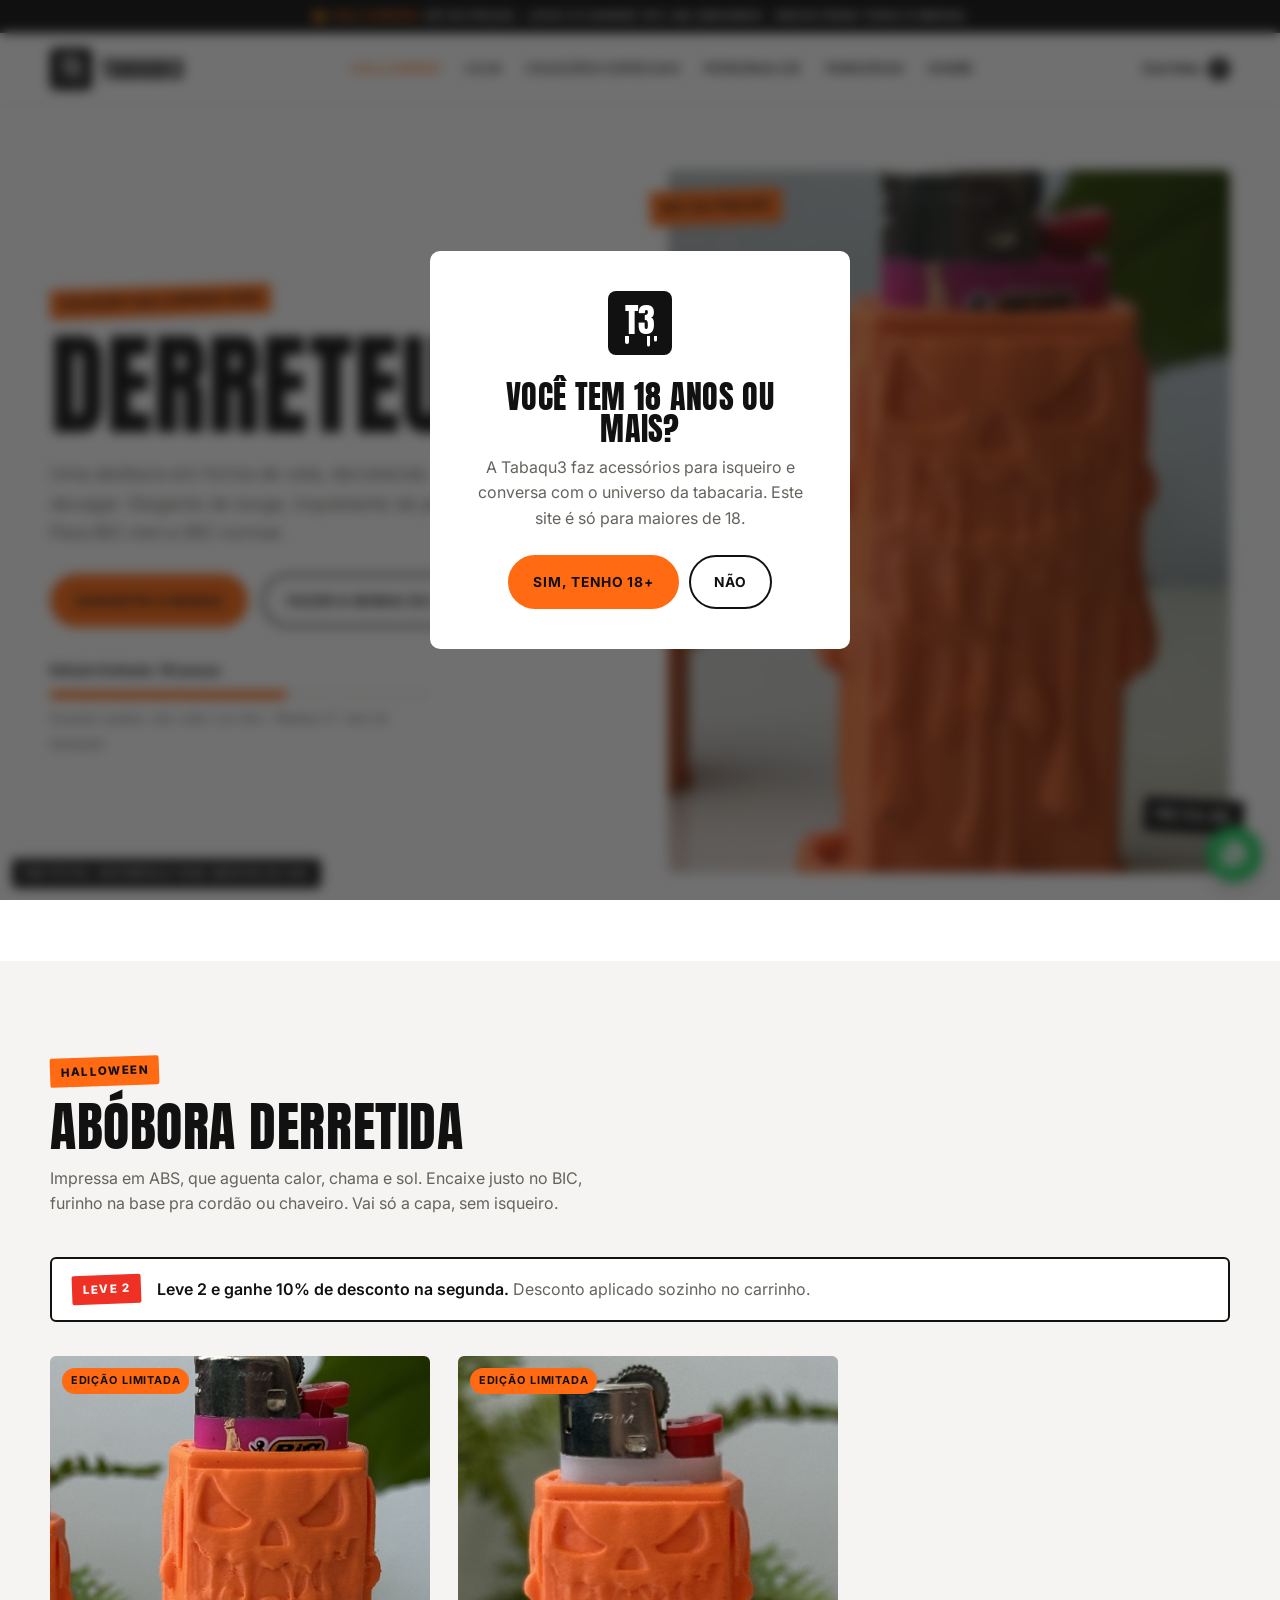
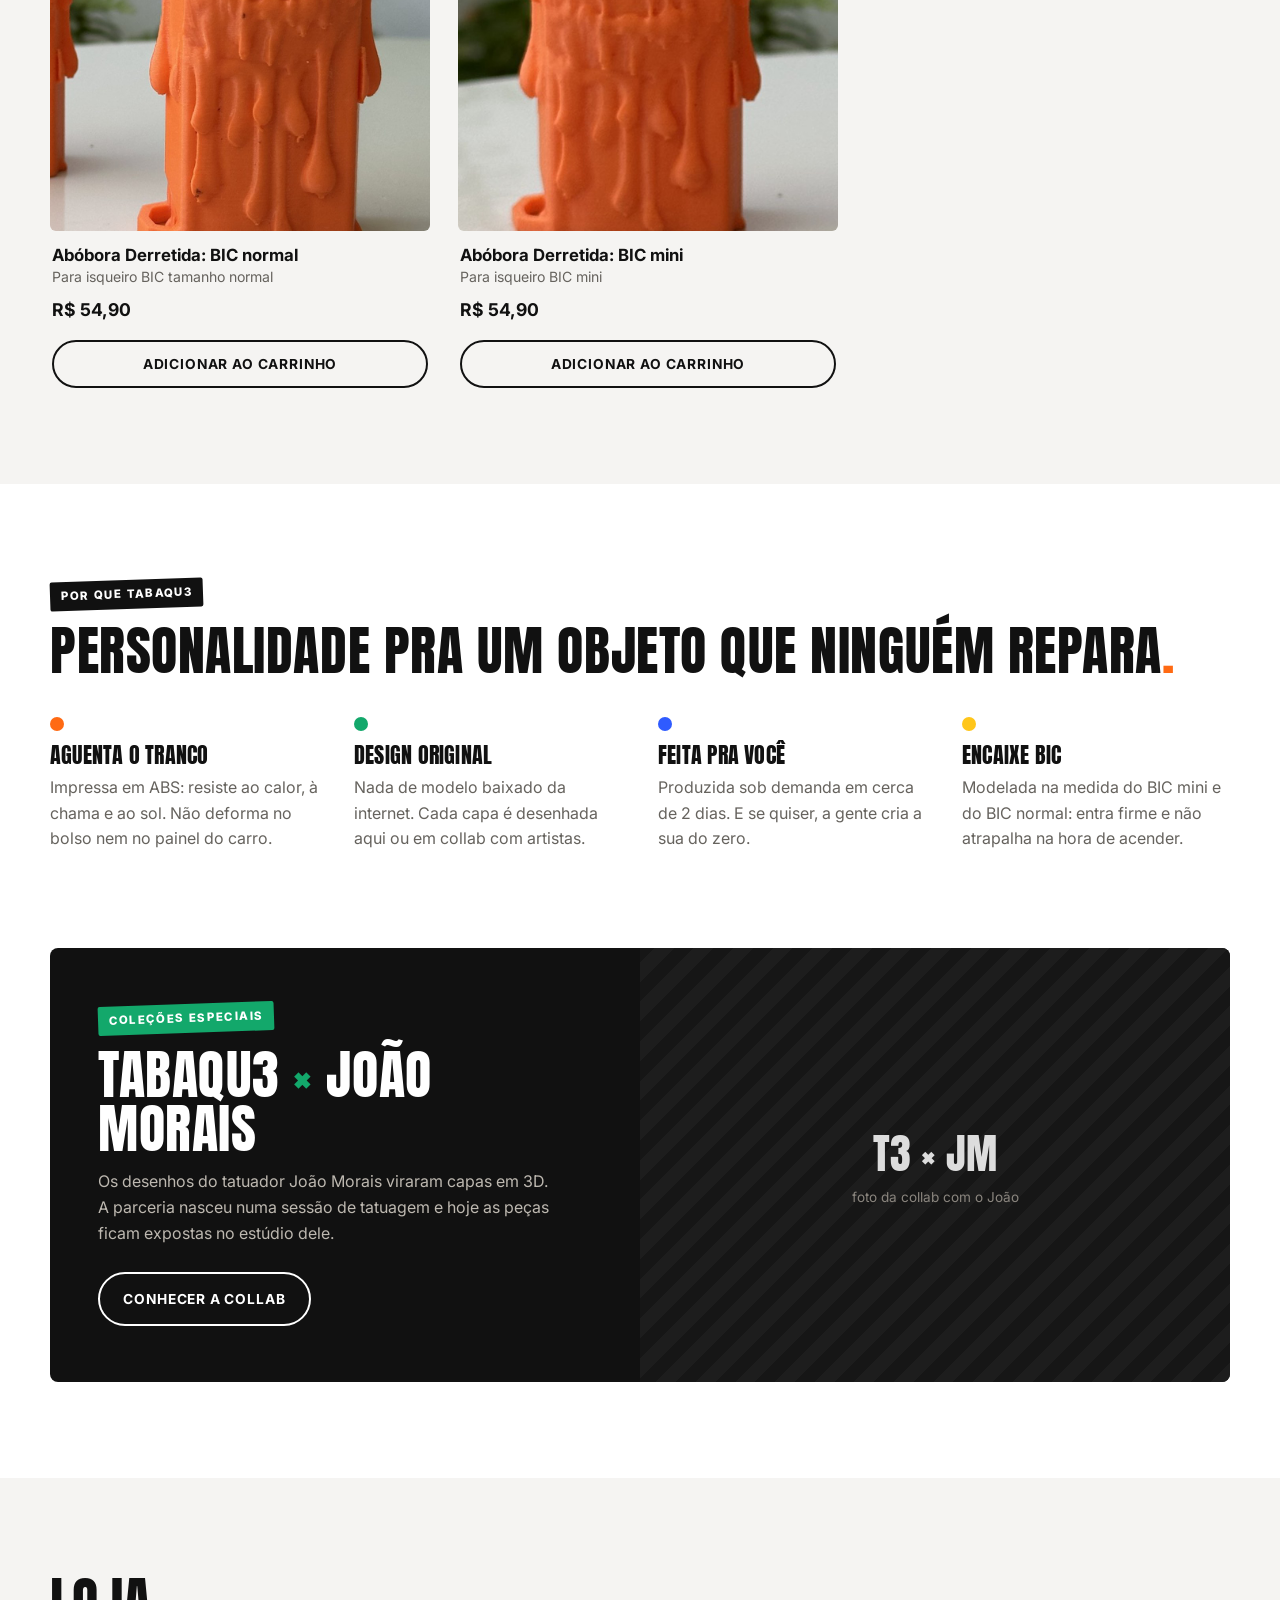
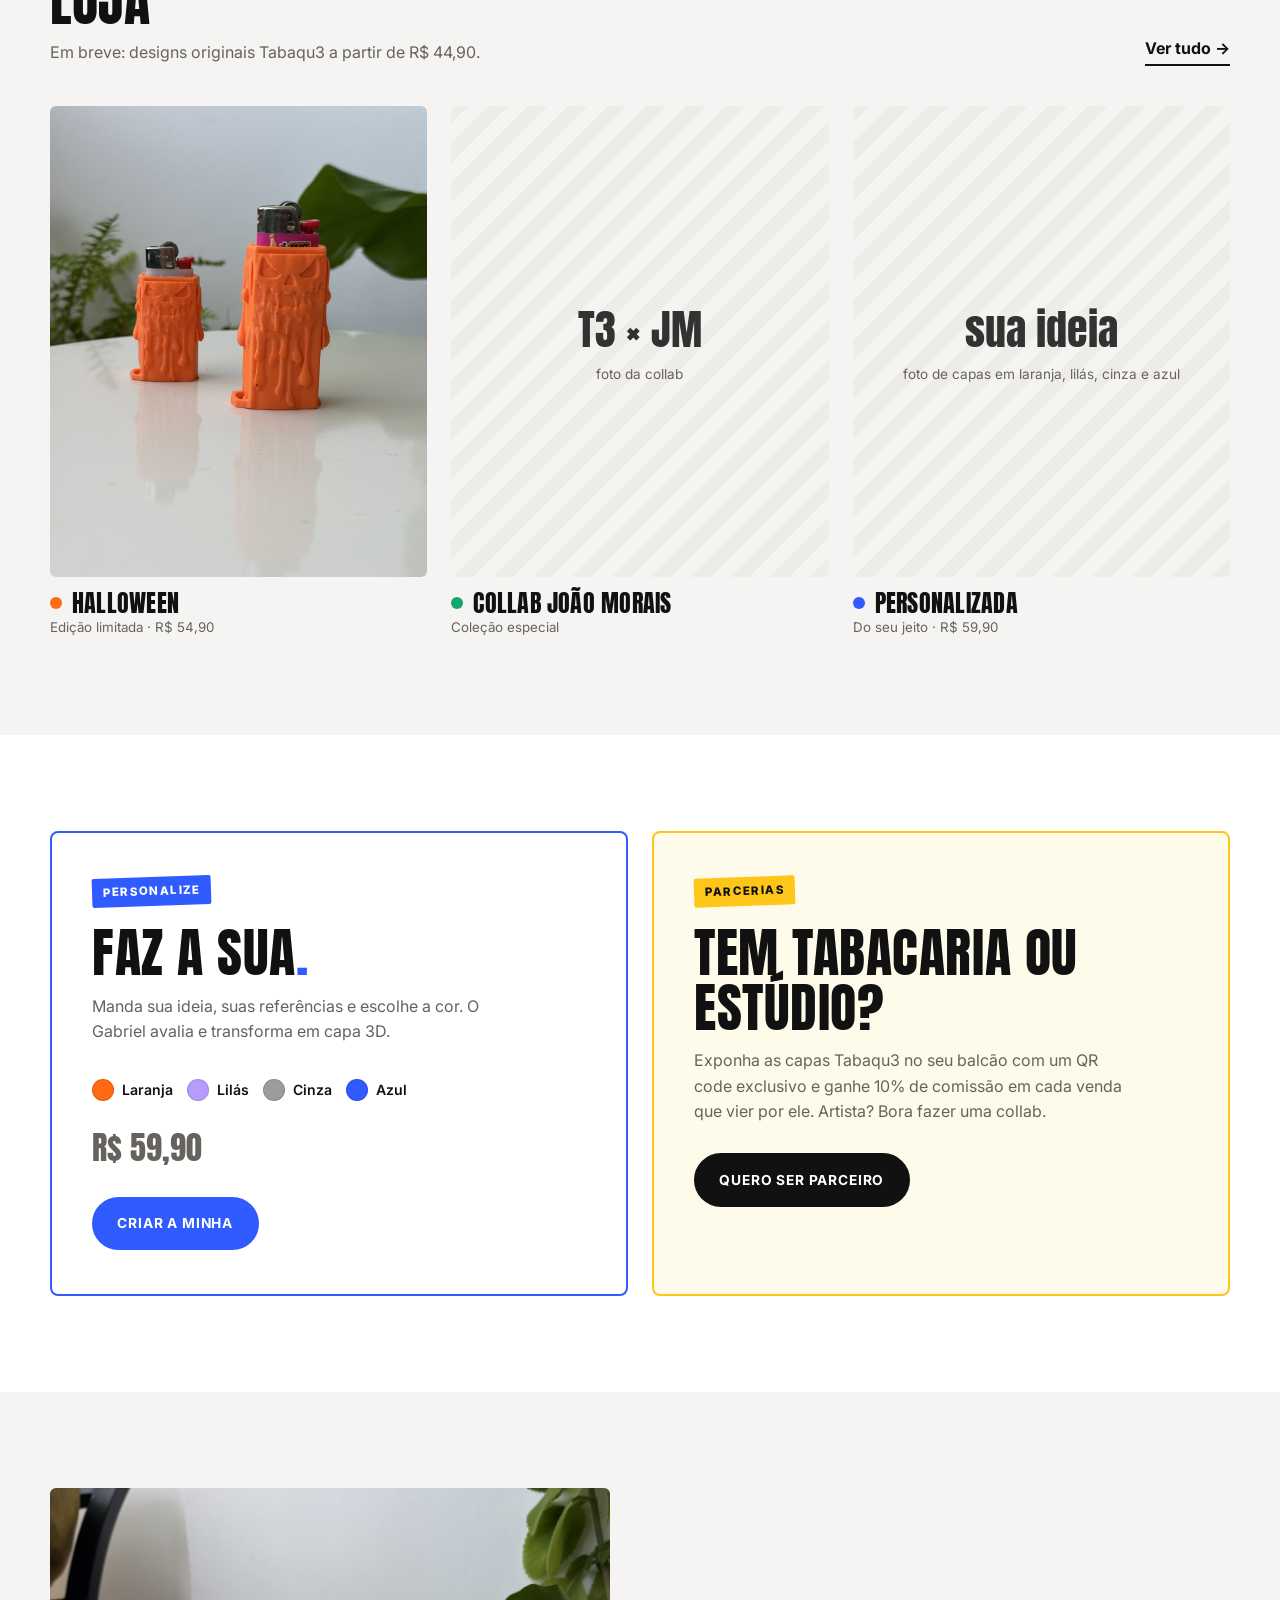
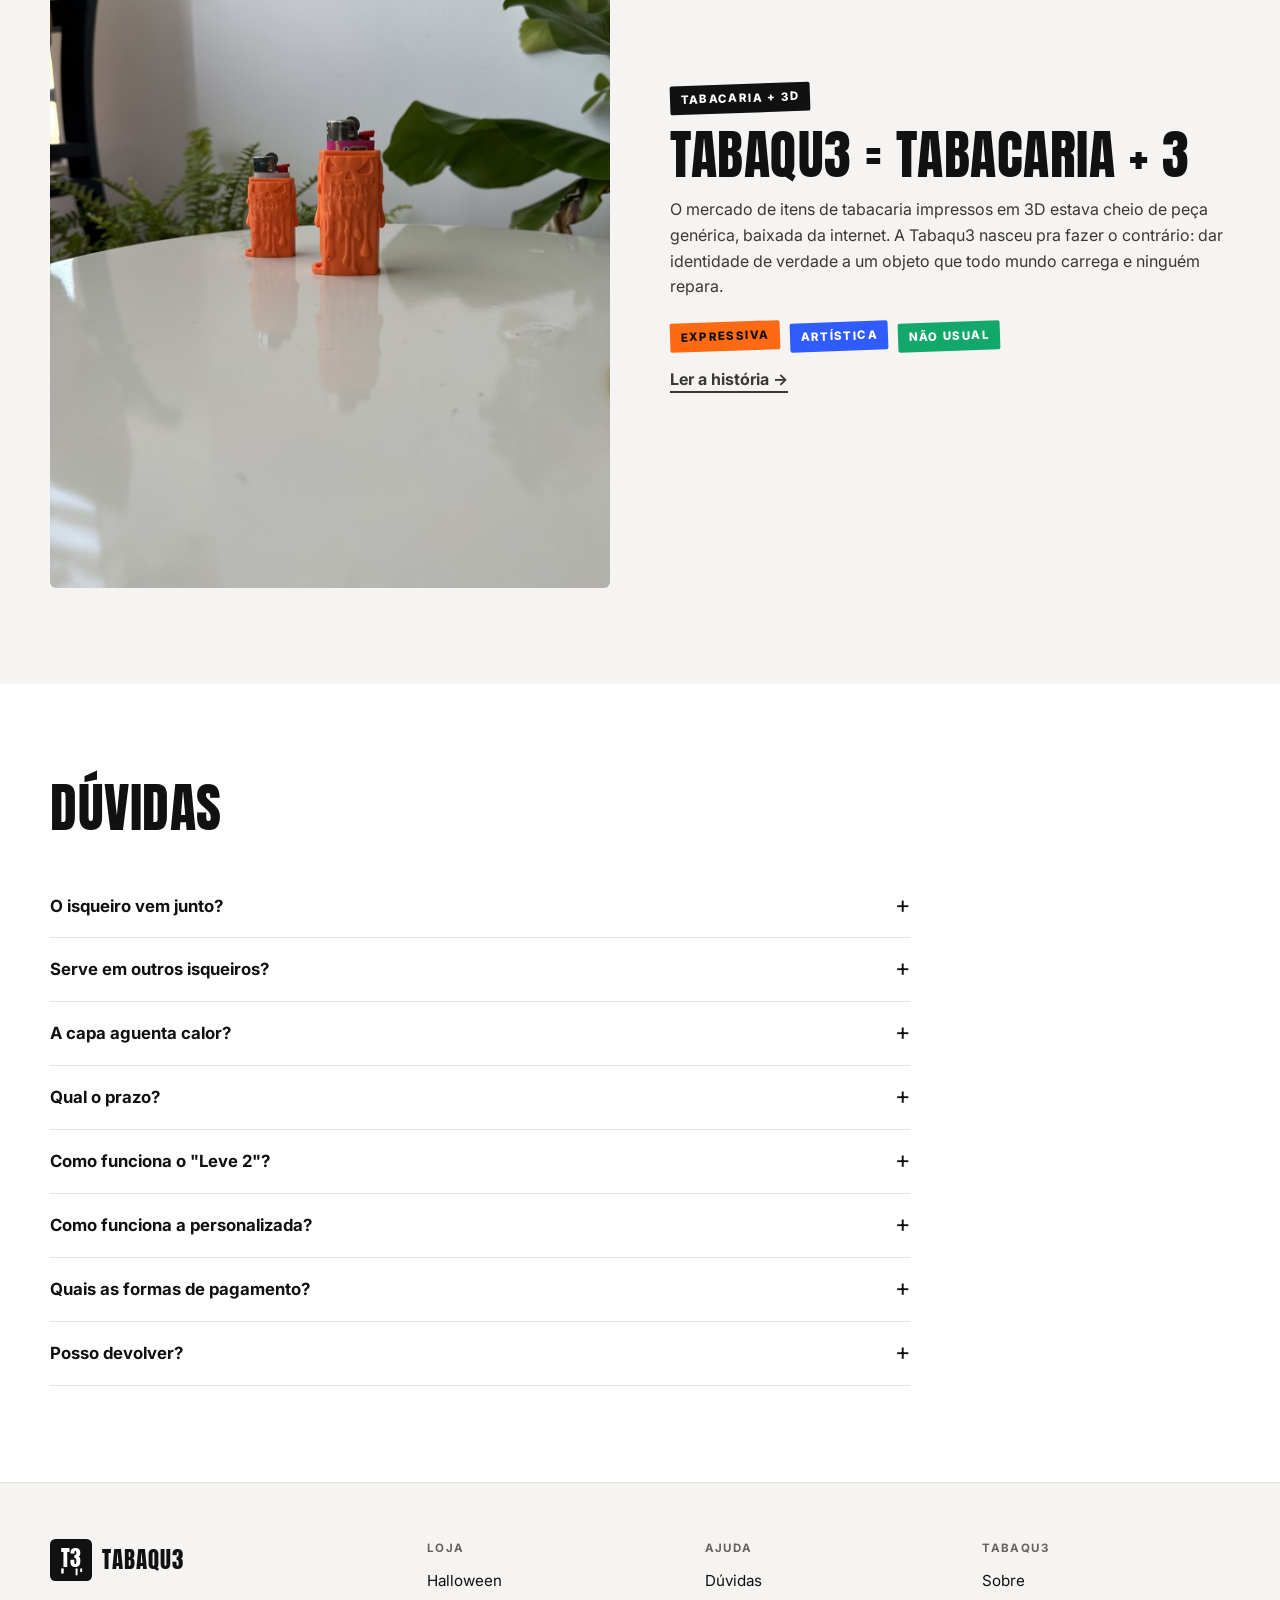
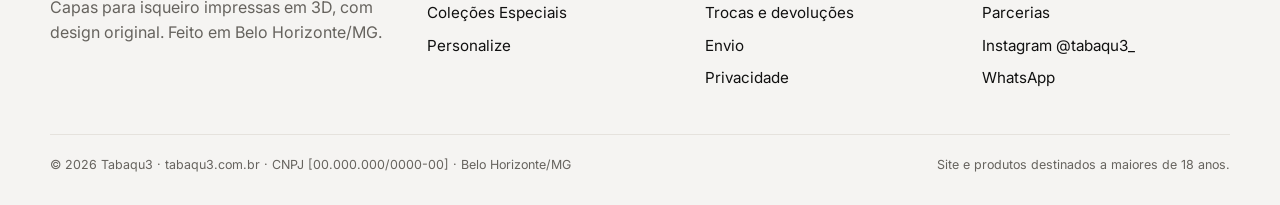
==== commit 8ae9846d: "Aplica o briefing do Gabriel: marca Tabaqu3, preços reais, páginas Personalize, Parcerias e Sobre, p" ====
--- a/prototipo/index.html
+++ b/prototipo/index.html
@@ -3,98 +3,70 @@
 <head>
 <meta charset="utf-8">
 <meta name="viewport" content="width=device-width, initial-scale=1">
-<title>Tabaque | Cases 3D para isqueiro</title>
-<meta name="description" content="Cases para isqueiro feitos em impressão 3D. Coleção Halloween: edição limitada.">
+<title>Tabaqu3 | Capas 3D para isqueiro</title>
+<meta name="description" content="Capas para isqueiro BIC impressas em 3D, com design original. Coleção Halloween: edição limitada de 50 peças.">
 <link rel="preconnect" href="https://fonts.googleapis.com">
 <link rel="preconnect" href="https://fonts.gstatic.com" crossorigin>
-<link href="https://fonts.googleapis.com/css2?family=Anton&family=Inter:wght@400;600;700&family=Permanent+Marker&display=swap" rel="stylesheet">
+<link href="https://fonts.googleapis.com/css2?family=Anton&family=Inter:wght@400;600;700;800&display=swap" rel="stylesheet">
 <link rel="stylesheet" href="estilo.css">
 </head>
-<body>
-
-<div class="nota">Protótipo: referência para montar no Wix</div>
-
-<!-- FAIXA DE AVISO (Wix: tira fina no topo do Cabeçalho) -->
-<div class="aviso"><b>🎃 Halloween:</b> edição limitada · Frete para todo o Brasil · Pix com desconto</div>
-
-<!-- CABEÇALHO -->
-<header>
-  <div class="wrap nav">
-    <a href="index.html" class="logo">Taba<b>que</b></a>
-    <ul class="menu">
-      <li><a href="#halloween">Halloween</a></li>
-      <li><a href="#colecoes">Loja</a></li>
-      <li class="especial"><a href="colecoes-especiais.html">Coleções Especiais</a></li>
-      <li><a href="#perso">Personalizado</a></li>
-      <li><a href="#sobre">Sobre</a></li>
-      <li><a href="#faq">Dúvidas</a></li>
-    </ul>
-    <a href="#halloween" class="carrinho">Carrinho <i>0</i></a>
-    <button class="hamb" aria-label="Menu">☰</button>
-  </div>
-</header>
+<body data-pagina="home">
 
 <!-- HERO / LANÇAMENTO HALLOWEEN -->
 <section class="hero">
   <div class="wrap hero-grid">
     <div>
-      <span class="tag">coleção halloween 2026</span>
-      <h1>Derreteu<span class="laranja">.</span></h1>
-      <p class="lead">A abóbora mais mal-encarada da rua agora veste o seu isqueiro. Impressa em 3D, em tiragem limitada.</p>
+      <span class="adesivo">Coleção Halloween 2026</span>
+      <h1>Derreteu<span class="c-laranja">.</span></h1>
+      <p class="lead">Uma abóbora em forma de vela, derretendo devagar. Elegante de longe, inquietante de perto. Para BIC mini e BIC normal.</p>
       <div class="hero-ctas">
-        <a class="btn" href="#halloween">Garantir a minha</a>
-        <a class="btn ghost" href="#colecoes">Ver a loja</a>
+        <a class="btn laranja" href="#halloween">Garantir a minha</a>
+        <a class="btn ghost" href="personalize.html">Fazer a minha do zero</a>
       </div>
-      <div class="contagem" id="contagem" aria-label="Contagem regressiva para o Halloween">
-        <span class="rot">Acaba em</span>
-        <div><b data-d>00</b><small>dias</small></div>
-        <div><b data-h>00</b><small>horas</small></div>
-        <div><b data-m>00</b><small>min</small></div>
-        <div><b data-s>00</b><small>seg</small></div>
+      <div class="estoque">
+        <b>Edição limitada: 50 peças</b>
+        <div class="barra"><i></i></div>
+        <small>Quando acabar, não volta. [no Wix: "Restam X" vem do estoque]</small>
       </div>
     </div>
     <div class="hero-foto">
-      <span class="selo">edição limitada</span>
-      <img src="../assets/produtos/abobora-grande.jpg" alt="Case Abóbora Derretida laranja em um isqueiro BIC grande">
+      <span class="adesivo">só 50 peças</span>
+      <span class="adesivo preto b">R$ 54,90</span>
+      <img src="../assets/produtos/abobora-grande.jpg" alt="Capa Abóbora Derretida laranja em um isqueiro BIC normal">
     </div>
   </div>
 </section>
 
-<!-- PRODUTOS HALLOWEEN (Wix Stores: "Galeria de produtos" filtrada pela categoria Halloween) -->
+<!-- PRODUTOS HALLOWEEN (Wix Stores: Galeria de produtos, categoria Halloween) -->
 <section class="alt" id="halloween">
   <div class="wrap">
     <div class="cabeca">
       <div>
-        <svg class="drip-mini" viewBox="0 0 120 22" aria-hidden="true"><path fill="currentColor" d="M0 0h120v6c-6 0-7 6-12 6s-5-4-10-4-6 12-11 12-4-10-9-10-6 5-11 5-5-8-11-8-5 14-10 14-5-12-10-12-5 6-10 6-6-4-11-4-5 7-10 7S1 6 0 6Z"/></svg>
+        <span class="adesivo">Halloween</span>
         <h2>Abóbora Derretida</h2>
-        <p class="sub">Dois tamanhos, o mesmo mau humor. Encaixe justo no BIC, furinho pra cordão ou chaveiro e acabamento escorrendo de verdade.</p>
+        <p class="sub">Impressa em ABS, que aguenta calor, chama e sol. Encaixe justo no BIC, furinho na base pra cordão ou chaveiro. Vai só a capa, sem isqueiro.</p>
       </div>
     </div>
-    <div class="cards">
+    <div class="promo">
+      <span class="adesivo vermelho">Leve 2</span>
+      <p>Leve 2 e ganhe 10% de desconto na segunda. <span>Desconto aplicado sozinho no carrinho.</span></p>
+    </div>
+    <div class="cards dois">
       <a class="card" href="#">
-        <div class="img"><span class="faixa lar">Edição limitada</span><img src="../assets/produtos/abobora-grande.jpg" alt="Abóbora Derretida para BIC grande"></div>
+        <div class="img"><span class="faixa laranja">Edição limitada</span><img src="../assets/produtos/abobora-grande.jpg" alt="Abóbora Derretida para BIC normal"></div>
         <div class="info">
-          <h3>Abóbora Derretida: Grande</h3>
-          <span class="compat">Para isqueiro BIC grande (Maxi)</span>
-          <span class="preco">R$ XX,XX</span>
+          <h3>Abóbora Derretida: BIC normal</h3>
+          <span class="compat">Para isqueiro BIC tamanho normal</span>
+          <span class="preco">R$ 54,90</span>
           <span class="btn">Adicionar ao carrinho</span>
         </div>
       </a>
       <a class="card" href="#">
-        <div class="img"><span class="faixa lar">Edição limitada</span><img src="../assets/produtos/abobora-mini.jpg" alt="Abóbora Derretida para BIC mini"></div>
+        <div class="img"><span class="faixa laranja">Edição limitada</span><img src="../assets/produtos/abobora-mini.jpg" alt="Abóbora Derretida para BIC mini"></div>
         <div class="info">
-          <h3>Abóbora Derretida: Mini</h3>
+          <h3>Abóbora Derretida: BIC mini</h3>
           <span class="compat">Para isqueiro BIC mini</span>
-          <span class="preco">R$ XX,XX</span>
-          <span class="btn">Adicionar ao carrinho</span>
-        </div>
-      </a>
-      <a class="card" href="#">
-        <div class="img"><span class="faixa">Combo</span><img src="../assets/produtos/abobora-dupla-quadrada.jpg" alt="As duas versões da Abóbora Derretida lado a lado"></div>
-        <div class="info">
-          <h3>Combo Família Derretida</h3>
-          <span class="compat">Grande + Mini</span>
-          <span class="preco">R$ XX,XX <s>R$ XX,XX</s></span>
+          <span class="preco">R$ 54,90</span>
           <span class="btn">Adicionar ao carrinho</span>
         </div>
       </a>
@@ -102,75 +74,94 @@
   </div>
 </section>
 
-<!-- POR QUE TABAQUE -->
+<!-- POR QUE TABAQU3 -->
 <section>
   <div class="wrap">
-    <div class="cabeca"><div><span class="tag">por que tabaque?</span><h2>Isqueiro também tem estilo<span class="laranja">.</span></h2></div></div>
+    <div class="cabeca"><div><span class="adesivo preto">Por que Tabaqu3</span><h2>Personalidade pra um objeto que ninguém repara<span class="c-laranja">.</span></h2></div></div>
     <div class="porque-grid">
-      <div class="item"><span class="num">01</span><h3>Impresso em 3D</h3><p>Cada peça sai da impressora aqui no ateliê, camada por camada.</p></div>
-      <div class="item"><span class="num">02</span><h3>Encaixe justo</h3><p>Modelado na medida do BIC: entra firme, não sai sozinho e não atrapalha na hora de acender.</p></div>
-      <div class="item"><span class="num">03</span><h3>Arte autoral</h3><p>Desenhos próprios e collabs com artistas da rua. Nada de estampa genérica.</p></div>
-      <div class="item"><span class="num">04</span><h3>Sob encomenda</h3><p>Quer seu nome, sua tag ou seu desenho? A gente transforma em case.</p></div>
+      <div class="item"><div class="bolinha" style="background:var(--laranja)"></div><h3>Aguenta o tranco</h3><p>Impressa em ABS: resiste ao calor, à chama e ao sol. Não deforma no bolso nem no painel do carro.</p></div>
+      <div class="item"><div class="bolinha" style="background:var(--verde)"></div><h3>Design original</h3><p>Nada de modelo baixado da internet. Cada capa é desenhada aqui ou em collab com artistas.</p></div>
+      <div class="item"><div class="bolinha" style="background:var(--azul)"></div><h3>Feita pra você</h3><p>Produzida sob demanda em cerca de 2 dias. E se quiser, a gente cria a sua do zero.</p></div>
+      <div class="item"><div class="bolinha" style="background:var(--amarelo)"></div><h3>Encaixe BIC</h3><p>Modelada na medida do BIC mini e do BIC normal: entra firme e não atrapalha na hora de acender.</p></div>
     </div>
   </div>
 </section>
 
-<!-- COLEÇÕES ESPECIAIS (destaque da collab) -->
-<section class="especial-home">
+<!-- COLLAB (único bloco escuro da Home) -->
+<section style="padding-top:0">
   <div class="wrap">
     <div class="especial-box">
       <div class="txt">
-        <span class="tag">coleções especiais</span>
-        <h2>Tabaque <span class="laranja">×</span> João</h2>
-        <p>A primeira collab da Tabaque: os traços do tatuador João viraram cases em 3D. Tiragem pequena, assinada pelo artista.</p>
-        <a class="btn ghost" href="colecoes-especiais.html">Conhecer a collab</a>
+        <span class="adesivo verde">Coleções especiais</span>
+        <h2>Tabaqu3 <span class="c-verde">×</span> João Morais</h2>
+        <p>Os desenhos do tatuador João Morais viraram capas em 3D. A parceria nasceu numa sessão de tatuagem e hoje as peças ficam expostas no estúdio dele.</p>
+        <a class="btn" href="colecoes-especiais.html">Conhecer a collab</a>
       </div>
-      <div class="arte"><div class="ph"><div><em>voa</em>foto da collab com o João</div></div></div>
+      <div class="arte"><div class="ph"><div><em>T3 × JM</em>foto da collab com o João</div></div></div>
     </div>
   </div>
 </section>
 
-<!-- COLEÇÕES (Wix: 3 caixas com imagem + link para Categoria da loja) -->
-<section id="colecoes">
+<!-- LOJA / COLEÇÕES -->
+<section class="alt" id="colecoes">
   <div class="wrap">
-    <div class="cabeca"><h2>Coleções</h2><a class="link-seta" href="#">Ver tudo →</a></div>
+    <div class="cabeca"><div><h2>Loja</h2><p class="sub">Em breve: designs originais Tabaqu3 a partir de R$ 44,90.</p></div><a class="link-seta" href="#">Ver tudo →</a></div>
     <div class="col-grid">
       <a class="col" href="#halloween">
         <div class="foto"><img src="../assets/fotos/IMG_2190.jpg" alt="Coleção Halloween"></div>
-        <h3>Halloween</h3><small>Edição limitada</small>
-      </a>
-      <a class="col" href="#">
-        <div class="foto"><div class="ph"><div><em>miau</em>foto da linha Gatinho</div></div></div>
-        <h3>Gatinho</h3><small>Fofura com atitude</small>
+        <div class="rot"><i style="background:var(--laranja)"></i><h3>Halloween</h3></div><small>Edição limitada · R$ 54,90</small>
       </a>
       <a class="col" href="colecoes-especiais.html">
-        <div class="foto"><div class="ph"><div><em>voa</em>foto da collab</div></div></div>
-        <h3>Pássaros <span class="laranja">×</span> João</h3><small>Coleção especial</small>
+        <div class="foto"><div class="ph"><div><em>T3 × JM</em>foto da collab</div></div></div>
+        <div class="rot"><i style="background:var(--verde)"></i><h3>Collab João Morais</h3></div><small>Coleção especial</small>
+      </a>
+      <a class="col" href="personalize.html">
+        <div class="foto"><div class="ph"><div><em>sua ideia</em>foto de capas em laranja, lilás, cinza e azul</div></div></div>
+        <div class="rot"><i style="background:var(--azul)"></i><h3>Personalizada</h3></div><small>Do seu jeito · R$ 59,90</small>
       </a>
     </div>
   </div>
 </section>
 
-<!-- PERSONALIZADO -->
-<section id="perso" style="padding-top:0">
-  <div class="wrap perso-box">
-    <div>
-      <h2>Faz o seu<span class="laranja">.</span></h2>
-      <p class="sub">Nome, tag, logo da sua tabacaria ou aquele desenho que só você entende. Manda a ideia no WhatsApp que a gente te passa prazo e valor.</p>
+<!-- PERSONALIZE + PARCERIAS -->
+<section>
+  <div class="wrap duo">
+    <div class="duo-box azul">
+      <span class="adesivo azul">Personalize</span>
+      <h2>Faz a sua<span class="c-azul">.</span></h2>
+      <p>Manda sua ideia, suas referências e escolhe a cor. O Gabriel avalia e transforma em capa 3D.</p>
+      <div class="cores">
+        <span class="cor"><i style="background:var(--laranja)"></i>Laranja</span>
+        <span class="cor"><i style="background:var(--lilas)"></i>Lilás</span>
+        <span class="cor"><i style="background:var(--cinza-fil)"></i>Cinza</span>
+        <span class="cor"><i style="background:var(--azul)"></i>Azul</span>
+      </div>
+      <p style="margin:10px 0 18px"><span class="preco-grande">R$ 59,90</span></p>
+      <a class="btn azul" href="personalize.html">Criar a minha</a>
     </div>
-    <a class="btn" href="#">Pedir orçamento no WhatsApp</a>
+    <div class="duo-box amarelo">
+      <span class="adesivo amarelo">Parcerias</span>
+      <h2>Tem tabacaria ou estúdio?</h2>
+      <p>Exponha as capas Tabaqu3 no seu balcão com um QR code exclusivo e ganhe 10% de comissão em cada venda que vier por ele. Artista? Bora fazer uma collab.</p>
+      <a class="btn" href="parcerias.html">Quero ser parceiro</a>
+    </div>
   </div>
 </section>
 
-<!-- SOBRE -->
-<section class="alt sobre" id="sobre">
+<!-- SOBRE (resumo) -->
+<section class="alt sobre">
   <div class="wrap sobre-grid">
-    <img src="../assets/fotos/IMG_2188.jpg" alt="Os dois cases de abóbora sobre uma mesa branca">
+    <img src="../assets/fotos/IMG_2188.jpg" alt="As duas capas de abóbora sobre uma mesa branca">
     <div>
-      <span class="tag">a rua no seu bolso</span>
-      <h2>Sobre a Tabaque</h2>
-      <p>A Tabaque nasceu da vontade de transformar um objeto que todo mundo carrega, e ninguém repara, em peça de expressão. A gente bebe do grafite, da pichação e da cultura de rua pra criar cases que têm cara, nome e história.</p>
-      <p><em>[Texto final depende do briefing do Gabriel: origem do nome, como começou, quem está por trás.]</em></p>
+      <span class="adesivo preto">Tabacaria + 3D</span>
+      <h2>Tabaqu3 = tabacaria + 3</h2>
+      <p>O mercado de itens de tabacaria impressos em 3D estava cheio de peça genérica, baixada da internet. A Tabaqu3 nasceu pra fazer o contrário: dar identidade de verdade a um objeto que todo mundo carrega e ninguém repara.</p>
+      <div class="palavras">
+        <span class="adesivo">Expressiva</span>
+        <span class="adesivo azul">Artística</span>
+        <span class="adesivo verde">Não usual</span>
+      </div>
+      <p><a class="link-seta" href="sobre.html">Ler a história →</a></p>
     </div>
   </div>
 </section>
@@ -180,49 +171,18 @@
   <div class="wrap">
     <div class="cabeca"><h2>Dúvidas</h2></div>
     <div class="faq-lista">
-      <details><summary>O isqueiro vem junto?</summary><p>[A definir] O case é vendido sem isqueiro. Ele é feito para BIC grande (Maxi) ou BIC mini; confira o tamanho antes de comprar.</p></details>
-      <details><summary>Serve em outros isqueiros?</summary><p>Os modelos são desenhados para os isqueiros BIC. Em outras marcas o encaixe pode não ficar firme.</p></details>
-      <details><summary>Qual o prazo de envio?</summary><p>[A definir] Peças em estoque saem em até X dias úteis. Personalizados levam de X a X dias para produção.</p></details>
-      <details><summary>Como funciona a personalização?</summary><p>Você manda a ideia pelo WhatsApp, a gente faz um orçamento e mostra uma prévia antes de imprimir.</p></details>
-      <details><summary>Quais as formas de pagamento?</summary><p>Pix e cartão de crédito (com parcelamento), direto no site.</p></details>
-      <details><summary>Posso trocar ou devolver?</summary><p>Sim: você tem 7 dias após o recebimento para desistir da compra, conforme o Código de Defesa do Consumidor. Veja a Política de Trocas.</p></details>
-      <details><summary>Vocês vendem no atacado?</summary><p>[A definir] Tabacarias e headshops podem chamar no WhatsApp para condições de revenda.</p></details>
+      <details><summary>O isqueiro vem junto?</summary><p>Não. Vai só a capa. Ela serve no isqueiro BIC mini ou BIC normal, conforme o modelo que você escolher.</p></details>
+      <details><summary>Serve em outros isqueiros?</summary><p>Por enquanto, só BIC mini e BIC normal. Outros modelos estão nos planos.</p></details>
+      <details><summary>A capa aguenta calor?</summary><p>Sim. Ela é impressa em ABS, um plástico resistente a calor, chama e sol.</p></details>
+      <details><summary>Qual o prazo?</summary><p>Cada capa é produzida sob demanda em cerca de 2 dias. Depois disso, o prazo de entrega depende do frete escolhido. Em Belo Horizonte dá para combinar a entrega.</p></details>
+      <details><summary>Como funciona o "Leve 2"?</summary><p>Colocou duas capas da coleção Halloween no carrinho, a segunda sai com 10% de desconto automaticamente.</p></details>
+      <details><summary>Como funciona a personalizada?</summary><p>Você preenche o formulário com sua ideia, referências e cor, e paga R$ 59,90. O Gabriel avalia a ideia; se ela for contra as políticas da marca, você recebe o valor de volta.</p></details>
+      <details><summary>Quais as formas de pagamento?</summary><p>Pix e cartão de crédito, direto no site.</p></details>
+      <details><summary>Posso devolver?</summary><p>Sim. Você tem 7 dias a partir do recebimento para desistir da compra, conforme o Código de Defesa do Consumidor. Veja a Política de Trocas.</p></details>
     </div>
   </div>
 </section>
 
-<!-- RODAPÉ -->
-<footer>
-  <div class="wrap">
-    <div class="foot">
-      <div>
-        <a href="index.html" class="logo">Taba<b>que</b></a>
-        <p style="color:var(--cinza);margin-top:14px;max-width:32ch">Cases para isqueiro feitos em impressão 3D. Arte de rua no seu bolso.</p>
-      </div>
-      <div><h4>Loja</h4><ul><li><a href="#halloween">Halloween</a></li><li><a href="#">Gatinho</a></li><li><a href="colecoes-especiais.html">Coleções Especiais</a></li><li><a href="#perso">Personalizado</a></li></ul></div>
-      <div><h4>Ajuda</h4><ul><li><a href="#faq">Dúvidas</a></li><li><a href="#">Trocas e devoluções</a></li><li><a href="#">Envio</a></li><li><a href="#">Privacidade</a></li></ul></div>
-      <div><h4>Siga</h4><ul><li><a href="#">Instagram @tabaque</a></li><li><a href="#">TikTok</a></li><li><a href="#">WhatsApp</a></li></ul></div>
-    </div>
-    <div class="legal"><span>© 2026 Tabaque · CNPJ 00.000.000/0000-00</span><span>Produto para maiores de 18 anos.</span></div>
-  </div>
-</footer>
-
-<a class="zap" href="#" aria-label="Falar no WhatsApp"><svg viewBox="0 0 24 24"><path d="M12 2a10 10 0 0 0-8.6 15.1L2 22l5-1.3A10 10 0 1 0 12 2Zm5.2 14.1c-.2.6-1.3 1.2-1.8 1.2-.5.1-1 .2-3.3-.7-2.8-1.1-4.6-4-4.7-4.2-.1-.2-1.1-1.5-1.1-2.9 0-1.4.7-2 1-2.3.2-.3.5-.3.7-.3h.5c.2 0 .4 0 .6.5l.8 2c.1.2.1.4 0 .5l-.4.6-.4.4c-.1.1-.3.3-.1.6.2.3.8 1.3 1.7 2.1 1.2 1 2.1 1.3 2.4 1.5.3.1.5.1.6-.1l.9-1c.2-.3.4-.2.7-.1l1.9.9c.3.1.5.2.5.3.1.2.1.7-.1 1.3Z"/></svg></a>
-
-<script>
-  // Contagem até 31/10 23:59 (horário de Brasília). No Wix: use o embed em /embeds/contagem-regressiva.html
-  (function(){
-    var alvo=new Date('2026-10-31T23:59:59-03:00').getTime(), el=document.getElementById('contagem');
-    function p(n){return String(n).padStart(2,'0')}
-    function tick(){
-      var r=Math.max(0,alvo-Date.now());
-      el.querySelector('[data-d]').textContent=p(Math.floor(r/864e5));
-      el.querySelector('[data-h]').textContent=p(Math.floor(r/36e5)%24);
-      el.querySelector('[data-m]').textContent=p(Math.floor(r/6e4)%60);
-      el.querySelector('[data-s]').textContent=p(Math.floor(r/1e3)%60);
-    }
-    tick(); setInterval(tick,1000);
-  })();
-</script>
+<script src="partes.js"></script>
 </body>
 </html>
--- a/prototipo/estilo.css
+++ b/prototipo/estilo.css
@@ -1,15 +1,21 @@
-/* ===== Paleta e fontes: as MESMAS que vão no "Design do site" do Wix =====
-   Regra: fundo branco. Laranja e preto só como DESTAQUE (botões, preço, títulos curtos, selos). */
+/* ===== TABAQU3: estilo do protótipo (mesmas cores e fontes que vão no "Design do site" do Wix) =====
+   Regra: base branca e clean. As cores de grafite (laranja, azul, verde, amarelo, vermelho)
+   aparecem só como DESTAQUE: adesivos, botões, detalhes. Cada área do site tem a sua cor:
+   Halloween = laranja · Personalize = azul · Collabs = verde · Parcerias = amarelo · Avisos/promo = vermelho */
 :root{
-  --branco:#FFFFFF;     /* fundo principal */
-  --gelo:#F6F4F1;       /* fundo de seções alternadas / cards */
-  --linha:#E6E2DC;      /* bordas finas */
-  --preto:#111111;      /* textos e títulos */
-  --cinza:#6B6862;      /* texto secundário */
-  --laranja:#FF7A21;    /* DESTAQUE: botões, selos, detalhes */
-  --laranja-texto:#C9560C; /* laranja para texto pequeno em fundo branco (contraste) */
+  --branco:#FFFFFF;
+  --gelo:#F5F4F2;       /* seções alternadas */
+  --linha:#E5E2DD;
+  --preto:#111111;
+  --cinza:#66635E;
+  --laranja:#FF6A13;
+  --azul:#2F5BFF;
+  --verde:#13A86B;
+  --amarelo:#FFC61A;
+  --vermelho:#EE3124;
+  --lilas:#B79CFF;      /* só para mostrar as cores de filamento da personalização */
+  --cinza-fil:#9C9C9C;
   --f-titulo:'Anton', Impact, sans-serif;
-  --f-tag:'Permanent Marker', cursive;
   --f-texto:'Inter', system-ui, sans-serif;
 }
 *{box-sizing:border-box;margin:0;padding:0}
@@ -18,122 +24,157 @@
 img{max-width:100%;display:block}
 a{color:inherit}
 .wrap{width:min(1180px,100% - 32px);margin-inline:auto}
-.tag{font-family:var(--f-tag);color:var(--laranja-texto);transform:rotate(-2deg);display:inline-block;font-size:1.25rem}
 h1,h2,h3{font-family:var(--f-titulo);font-weight:400;text-transform:uppercase;letter-spacing:.01em;line-height:1}
 h2{font-size:clamp(2.2rem,5vw,3.4rem)}
-.sub{color:var(--cinza);max-width:56ch;margin-top:12px}
-.laranja{color:var(--laranja)}
+.sub{color:var(--cinza);max-width:58ch;margin-top:12px}
 section{position:relative;padding:96px 0}
 .alt{background:var(--gelo)}
 .cabeca{display:flex;justify-content:space-between;align-items:flex-end;gap:20px;flex-wrap:wrap;margin-bottom:40px}
-.link-seta{font-weight:700;text-decoration:none;border-bottom:2px solid var(--laranja);padding-bottom:2px;white-space:nowrap}
-.link-seta:hover{color:var(--laranja-texto)}
-
-.btn{display:inline-flex;align-items:center;justify-content:center;gap:.5em;font-weight:700;text-transform:uppercase;letter-spacing:.06em;font-size:.88rem;padding:1em 1.7em;border:2px solid var(--laranja);background:var(--laranja);color:var(--preto);text-decoration:none;border-radius:999px;transition:background .15s,color .15s}
-.btn:hover{background:var(--preto);border-color:var(--preto);color:var(--branco)}
-.btn.ghost{background:transparent;border-color:var(--preto);color:var(--preto)}
-.btn.ghost:hover{background:var(--preto);color:var(--branco)}
-
-/* faixa de aviso: fina, preta (único bloco escuro fixo) */
-.aviso{background:var(--preto);color:var(--branco);font-size:.75rem;font-weight:600;letter-spacing:.08em;text-transform:uppercase;text-align:center;padding:.6em 16px}
-.aviso b{color:var(--laranja);font-weight:700}
+.link-seta{font-weight:700;text-decoration:none;border-bottom:2px solid currentColor;padding-bottom:2px;white-space:nowrap}
+
+/* ADESIVO: o elemento "grafite" do site. Etiqueta colorida, levemente torta, como sticker colado na parede */
+.adesivo{display:inline-block;font-family:var(--f-texto);font-weight:800;font-size:.72rem;letter-spacing:.12em;text-transform:uppercase;
+  padding:.45em .9em;background:var(--laranja);color:var(--preto);transform:rotate(-2deg);margin-bottom:14px;border-radius:2px}
+.adesivo.azul{background:var(--azul);color:#fff}
+.adesivo.verde{background:var(--verde);color:#fff}
+.adesivo.amarelo{background:var(--amarelo)}
+.adesivo.vermelho{background:var(--vermelho);color:#fff}
+.adesivo.preto{background:var(--preto);color:#fff}
+.c-laranja{color:var(--laranja)} .c-azul{color:var(--azul)} .c-verde{color:var(--verde)} .c-vermelho{color:var(--vermelho)}
+
+.btn{display:inline-flex;align-items:center;justify-content:center;gap:.5em;font-weight:700;text-transform:uppercase;letter-spacing:.06em;font-size:.86rem;
+  padding:1em 1.7em;border:2px solid var(--preto);background:var(--preto);color:#fff;text-decoration:none;border-radius:999px;cursor:pointer;font-family:var(--f-texto);transition:.15s}
+.btn:hover{background:var(--laranja);border-color:var(--laranja);color:var(--preto)}
+.btn.ghost{background:transparent;color:var(--preto)}
+.btn.ghost:hover{background:var(--preto);color:#fff}
+.btn.laranja{background:var(--laranja);border-color:var(--laranja);color:var(--preto)}
+.btn.laranja:hover{background:var(--preto);border-color:var(--preto);color:#fff}
+.btn.azul{background:var(--azul);border-color:var(--azul);color:#fff}
+.btn.azul:hover{background:var(--preto);border-color:var(--preto)}
+
+/* faixa de aviso */
+.aviso{background:var(--preto);color:#fff;font-size:.74rem;font-weight:600;letter-spacing:.08em;text-transform:uppercase;text-align:center;padding:.6em 16px}
+.aviso b{color:var(--laranja)}
 
 /* header */
-header{position:sticky;top:0;z-index:20;background:rgba(255,255,255,.94);backdrop-filter:blur(8px);border-bottom:1px solid var(--linha)}
+header{position:sticky;top:0;z-index:20;background:rgba(255,255,255,.95);backdrop-filter:blur(8px);border-bottom:1px solid var(--linha)}
 .nav{display:flex;align-items:center;justify-content:space-between;height:72px;gap:16px}
-.logo{font-family:var(--f-tag);font-size:1.8rem;color:var(--preto);text-decoration:none;transform:rotate(-3deg)}
-.logo b{color:var(--laranja);font-weight:400}
-.menu{display:flex;gap:26px;list-style:none;font-weight:600;font-size:.82rem;text-transform:uppercase;letter-spacing:.07em}
+.logo{display:flex;align-items:center;gap:10px;text-decoration:none}
+.logo .t3{width:42px;height:42px}
+.logo span{font-family:var(--f-titulo);font-size:1.45rem;letter-spacing:.04em}
+.menu{display:flex;gap:24px;list-style:none;font-weight:600;font-size:.8rem;text-transform:uppercase;letter-spacing:.07em}
 .menu a{text-decoration:none;padding:6px 0;border-bottom:2px solid transparent}
-.menu a:hover,.menu a.ativo{border-color:var(--laranja)}
-.menu .especial a{color:var(--laranja-texto)}
+.menu a:hover,.menu a.ativo{border-color:var(--preto)}
+.menu .m-hall a{color:var(--laranja)}
+.menu .m-esp a:hover,.menu .m-esp a.ativo{border-color:var(--verde)}
+.menu .m-pers a:hover,.menu .m-pers a.ativo{border-color:var(--azul)}
+.menu .m-parc a:hover,.menu .m-parc a.ativo{border-color:var(--amarelo)}
 .carrinho{display:flex;align-items:center;gap:8px;font-weight:700;font-size:.85rem;text-decoration:none}
-.carrinho i{font-style:normal;background:var(--preto);color:var(--branco);border-radius:99px;min-width:22px;height:22px;display:grid;place-items:center;font-size:.72rem}
+.carrinho i{font-style:normal;background:var(--preto);color:#fff;border-radius:99px;min-width:22px;height:22px;display:grid;place-items:center;font-size:.72rem}
 .hamb{display:none;background:none;border:0;font-size:1.6rem}
-@media (max-width:900px){.menu{display:none}.hamb{display:block}}
+@media (max-width:980px){.menu{display:none}.hamb{display:block}}
 
 /* HERO */
-.hero{padding:64px 0 80px}
+.hero{padding:64px 0 88px}
 .hero-grid{display:grid;grid-template-columns:1fr 1fr;gap:56px;align-items:center}
-.hero h1{font-size:clamp(3.6rem,10vw,7.5rem)}
-.hero h1 .laranja{display:inline}
-.hero .lead{font-size:1.15rem;color:var(--cinza);max-width:34ch;margin:18px 0 30px}
+.hero h1{font-size:clamp(3.4rem,9vw,7rem)}
+.hero .lead{font-size:1.15rem;color:var(--cinza);max-width:36ch;margin:18px 0 26px}
 .hero-ctas{display:flex;gap:14px;flex-wrap:wrap}
 .hero-foto{position:relative}
 .hero-foto img{aspect-ratio:4/5;object-fit:cover;border-radius:6px}
-.selo{position:absolute;top:22px;left:-26px;background:var(--laranja);color:var(--preto);font-family:var(--f-tag);font-size:1.15rem;padding:.35em .9em;transform:rotate(-6deg);z-index:2}
-.contagem{display:flex;gap:22px;margin-top:36px;padding-top:22px;border-top:1px solid var(--linha);max-width:380px}
-.contagem b{display:block;font-family:var(--f-titulo);font-size:2.1rem;font-weight:400;line-height:1}
-.contagem small{font-size:.68rem;text-transform:uppercase;letter-spacing:.12em;color:var(--cinza)}
-.contagem .rot{font-size:.7rem;text-transform:uppercase;letter-spacing:.12em;color:var(--laranja-texto);font-weight:700;align-self:center;max-width:9ch;line-height:1.2}
-@media (max-width:860px){.hero-grid{grid-template-columns:1fr;gap:36px}.selo{left:10px}}
-
-/* risco escorrendo (detalhe pequeno, não divisor gigante) */
-.drip-mini{width:120px;height:22px;color:var(--laranja);margin-bottom:14px}
+.hero-foto .adesivo{position:absolute;top:20px;left:-18px;font-size:.85rem;z-index:2}
+.hero-foto .adesivo.b{top:auto;bottom:26px;left:auto;right:-14px;transform:rotate(3deg)}
+.estoque{margin-top:30px;max-width:380px}
+.estoque .barra{height:8px;background:var(--gelo);border-radius:99px;overflow:hidden;margin:8px 0 6px}
+.estoque .barra i{display:block;height:100%;width:62%;background:var(--laranja)}
+.estoque small{color:var(--cinza);font-size:.8rem}
+.estoque b{font-size:.85rem}
+@media (max-width:860px){.hero-grid{grid-template-columns:1fr;gap:36px}.hero-foto .adesivo{left:10px}.hero-foto .adesivo.b{right:10px}}
+
+/* PROMO leve 2 */
+.promo{display:flex;align-items:center;gap:16px;flex-wrap:wrap;border:2px solid var(--preto);border-radius:6px;padding:16px 20px;margin-bottom:34px;background:#fff}
+.promo .adesivo{margin:0}
+.promo p{font-weight:600}
+.promo p span{color:var(--cinza);font-weight:400}
 
 /* PRODUTOS */
 .cards{display:grid;grid-template-columns:repeat(auto-fit,minmax(250px,1fr));gap:28px}
+.cards.dois{grid-template-columns:repeat(auto-fit,minmax(260px,380px))}
 .card{display:flex;flex-direction:column;text-decoration:none}
 .card .img{position:relative;background:var(--gelo);border-radius:6px;overflow:hidden}
 .card img{aspect-ratio:4/5;object-fit:cover;width:100%;transition:transform .4s}
 .card:hover img{transform:scale(1.03)}
-.faixa{position:absolute;top:12px;left:12px;background:var(--preto);color:var(--branco);font-weight:700;font-size:.68rem;text-transform:uppercase;padding:.4em .8em;letter-spacing:.08em;border-radius:99px}
-.faixa.lar{background:var(--laranja);color:var(--preto)}
+.faixa{position:absolute;top:12px;left:12px;background:var(--preto);color:#fff;font-weight:700;font-size:.68rem;text-transform:uppercase;padding:.4em .8em;letter-spacing:.08em;border-radius:99px}
+.faixa.laranja{background:var(--laranja);color:var(--preto)}
+.faixa.verde{background:var(--verde)}
 .card .info{padding:16px 2px 0;display:flex;flex-direction:column;gap:2px}
 .card h3{font-family:var(--f-texto);text-transform:none;font-weight:700;font-size:1.05rem;letter-spacing:0}
 .card .compat{color:var(--cinza);font-size:.88rem}
-.preco{font-weight:700;font-size:1.05rem;margin-top:6px}
-.preco s{font-weight:400;color:var(--cinza);margin-left:8px;font-size:.9rem}
-.card .btn{margin-top:14px;padding:.8em 1.2em;background:transparent;border-color:var(--preto);color:var(--preto)}
-.card:hover .btn{background:var(--laranja);border-color:var(--laranja);color:var(--preto)}
+.preco{font-weight:700;font-size:1.1rem;margin-top:6px}
+.preco small{font-weight:400;color:var(--cinza);font-size:.82rem;margin-left:6px}
+.card .btn{margin-top:14px;padding:.8em 1.2em;background:transparent;color:var(--preto)}
+.card:hover .btn{background:var(--preto);color:#fff}
+.ph{position:absolute;inset:0;display:grid;place-items:center;text-align:center;padding:20px;color:var(--cinza);font-size:.85rem;
+  background:repeating-linear-gradient(-45deg,#EEECE8 0 14px,#F5F4F2 14px 28px)}
+.ph em{font-family:var(--f-titulo);font-style:normal;font-size:2.6rem;color:var(--preto);display:block;opacity:.85}
+.ph-box{position:relative;aspect-ratio:4/5}
 
 /* POR QUE */
 .porque-grid{display:grid;grid-template-columns:repeat(auto-fit,minmax(220px,1fr));gap:36px}
-.item .num{font-family:var(--f-tag);color:var(--laranja);font-size:1.6rem}
-.item h3{font-size:1.35rem;margin:4px 0 8px}
+.item .bolinha{width:14px;height:14px;border-radius:50%;margin-bottom:14px}
+.item h3{font-size:1.35rem;margin-bottom:8px}
 .item p{color:var(--cinza)}
 
 /* COLEÇÕES */
 .col-grid{display:grid;grid-template-columns:repeat(3,1fr);gap:24px}
-.col{position:relative;text-decoration:none;display:block}
+.col{text-decoration:none;display:block}
 .col .foto{aspect-ratio:4/5;border-radius:6px;overflow:hidden;background:var(--gelo);position:relative}
 .col img{width:100%;height:100%;object-fit:cover;transition:transform .4s}
 .col:hover img{transform:scale(1.04)}
-.col h3{font-size:1.6rem;margin-top:14px}
-.col small{color:var(--cinza)}
-.ph{position:absolute;inset:0;display:grid;place-items:center;text-align:center;padding:20px;color:var(--cinza);font-size:.85rem;
-  background:repeating-linear-gradient(-45deg,#EFECE7 0 14px,#F6F4F1 14px 28px)}
-.ph em{font-family:var(--f-tag);font-style:normal;font-size:3rem;color:var(--preto);display:block;opacity:.85}
+.col .rot{display:flex;align-items:center;gap:10px;margin-top:14px}
+.col .rot i{width:12px;height:12px;border-radius:50%}
+.col h3{font-size:1.5rem}
+.col small{color:var(--cinza);display:block;margin-top:2px}
 @media (max-width:860px){.col-grid{grid-template-columns:1fr}}
 
-/* COLEÇÕES ESPECIAIS: destaque na home (aqui o preto entra como bloco, uma vez só) */
-.especial-home{padding:0}
-.especial-box{display:grid;grid-template-columns:1fr 1fr;border-radius:8px;overflow:hidden;background:var(--preto);color:var(--branco)}
-.especial-box .txt{padding:56px 48px;display:flex;flex-direction:column;justify-content:center}
-.especial-box .tag{color:var(--laranja)}
-.especial-box p{color:#BDB8B0;margin:14px 0 26px;max-width:44ch}
-.especial-box .btn.ghost{border-color:var(--branco);color:var(--branco);align-self:flex-start}
-.especial-box .btn.ghost:hover{background:var(--laranja);border-color:var(--laranja);color:var(--preto)}
+/* BLOCO COLLAB (o único bloco escuro da Home) */
+.especial-box{display:grid;grid-template-columns:1fr 1fr;border-radius:8px;overflow:hidden;background:var(--preto);color:#fff}
+.especial-box .txt{padding:56px 48px;display:flex;flex-direction:column;justify-content:center;align-items:flex-start}
+.especial-box p{color:#BDB8B0;margin:14px 0 26px;max-width:46ch}
+.especial-box .btn{background:transparent;border-color:#fff}
+.especial-box .btn:hover{background:var(--verde);border-color:var(--verde);color:#fff}
 .especial-box .arte{position:relative;min-height:380px}
 .especial-box .ph{background:repeating-linear-gradient(-45deg,#1d1d1d 0 14px,#161616 14px 28px);color:#8a857e}
-.especial-box .ph em{color:var(--branco)}
+.especial-box .ph em{color:#fff}
 @media (max-width:860px){.especial-box{grid-template-columns:1fr}.especial-box .txt{padding:36px 24px}.especial-box .arte{min-height:260px}}
 
-/* PERSONALIZADO */
-.perso-box{display:grid;grid-template-columns:1fr auto;gap:30px;align-items:center;border:2px dashed var(--laranja);border-radius:8px;padding:44px}
-@media (max-width:860px){.perso-box{grid-template-columns:1fr;padding:26px}}
+/* DOIS BLOCOS (personalize + parcerias) */
+.duo{display:grid;grid-template-columns:1fr 1fr;gap:24px}
+.duo-box{border-radius:8px;padding:44px 40px;display:flex;flex-direction:column;align-items:flex-start;gap:6px}
+.duo-box p{color:var(--cinza);margin:8px 0 22px;max-width:44ch}
+.duo-box.azul{border:2px solid var(--azul)}
+.duo-box.amarelo{border:2px solid var(--amarelo);background:#FFFBEA}
+.duo-box .preco-grande{font-family:var(--f-titulo);font-size:2rem}
+@media (max-width:860px){.duo{grid-template-columns:1fr}.duo-box{padding:30px 24px}}
+
+/* cores de filamento */
+.cores{display:flex;gap:14px;flex-wrap:wrap;margin:6px 0 4px}
+.cor{display:flex;align-items:center;gap:8px;font-size:.88rem;font-weight:600}
+.cor i{width:22px;height:22px;border-radius:50%;border:1px solid rgba(0,0,0,.12)}
 
 /* SOBRE */
 .sobre-grid{display:grid;grid-template-columns:1fr 1fr;gap:60px;align-items:center}
 .sobre img{border-radius:6px;aspect-ratio:4/5;object-fit:cover}
 .sobre p{margin-top:16px;max-width:56ch;color:#3a3833}
+.palavras{display:flex;gap:10px;flex-wrap:wrap;margin-top:22px}
+.palavras .adesivo{margin:0}
 @media (max-width:860px){.sobre-grid{grid-template-columns:1fr;gap:30px}}
 
 /* FAQ */
 .faq details{border-bottom:1px solid var(--linha);padding:18px 0}
 .faq summary{cursor:pointer;font-weight:700;font-size:1.05rem;list-style:none;display:flex;justify-content:space-between;gap:20px}
 .faq summary::-webkit-details-marker{display:none}
-.faq summary::after{content:"+";color:var(--laranja);font-size:1.5rem;line-height:1;font-weight:400}
+.faq summary::after{content:"+";font-size:1.5rem;line-height:1;font-weight:400}
 .faq details[open] summary::after{content:"–"}
 .faq details p{color:var(--cinza);margin-top:10px;max-width:70ch}
 .faq-lista{max-width:860px}
@@ -144,34 +185,57 @@
 footer h4{text-transform:uppercase;letter-spacing:.12em;font-size:.72rem;color:var(--cinza);margin-bottom:12px}
 footer ul{list-style:none;display:grid;gap:8px;font-size:.95rem}
 footer a{text-decoration:none}
-footer a:hover{color:var(--laranja-texto)}
+footer a:hover{text-decoration:underline}
 .legal{margin-top:44px;padding-top:20px;border-top:1px solid var(--linha);color:var(--cinza);font-size:.78rem;display:flex;justify-content:space-between;flex-wrap:wrap;gap:10px}
 @media (max-width:860px){.foot{grid-template-columns:1fr 1fr}}
 
-/* WhatsApp flutuante */
 .zap{position:fixed;right:18px;bottom:18px;z-index:30;width:56px;height:56px;border-radius:50%;background:#25D366;display:grid;place-items:center;box-shadow:0 6px 18px rgba(0,0,0,.18)}
 .zap svg{width:30px;height:30px;fill:#fff}
-
-/* nota de protótipo */
-.nota{position:fixed;left:12px;bottom:12px;z-index:40;background:var(--preto);color:var(--branco);font-size:.68rem;font-weight:700;padding:6px 10px;text-transform:uppercase;letter-spacing:.06em;border-radius:4px}
-
-/* ===== Página COLEÇÕES ESPECIAIS ===== */
-.ce-hero{padding:72px 0 56px;text-align:center}
-.ce-hero h1{font-size:clamp(3rem,9vw,6.5rem)}
-.ce-hero .sub{margin-inline:auto;font-size:1.1rem}
-.ce-collab{display:inline-flex;align-items:center;gap:14px;margin-top:22px;font-family:var(--f-tag);font-size:1.4rem}
-.ce-collab span{color:var(--laranja)}
+.nota{position:fixed;left:12px;bottom:12px;z-index:40;background:var(--preto);color:#fff;font-size:.68rem;font-weight:700;padding:6px 10px;text-transform:uppercase;letter-spacing:.06em;border-radius:4px}
+
+/* PORTA +18 (Wix: Lightbox que abre ao carregar a página) */
+.portao{position:fixed;inset:0;z-index:100;background:rgba(17,17,17,.6);backdrop-filter:blur(6px);display:grid;place-items:center;padding:16px}
+.portao[hidden]{display:none}
+.portao .caixa{background:#fff;border-radius:10px;padding:40px 34px;max-width:420px;text-align:center}
+.portao .t3{width:64px;height:64px;margin:0 auto 18px}
+.portao h2{font-size:2rem}
+.portao p{color:var(--cinza);margin:10px 0 24px}
+.portao .acoes{display:flex;gap:10px;justify-content:center;flex-wrap:wrap}
+
+/* ===== Páginas internas ===== */
+.topo{padding:72px 0 56px;text-align:center}
+.topo h1{font-size:clamp(3rem,8vw,6rem)}
+.topo .sub{margin-inline:auto;font-size:1.1rem}
 .artista{display:grid;grid-template-columns:.9fr 1.1fr;gap:56px;align-items:center}
 .artista .foto{aspect-ratio:4/5;border-radius:6px;overflow:hidden;position:relative;background:var(--gelo)}
-.artista blockquote{font-family:var(--f-tag);font-size:1.5rem;line-height:1.35;margin:22px 0;padding-left:18px;border-left:4px solid var(--laranja)}
+.artista blockquote{font-size:1.25rem;font-weight:600;line-height:1.45;margin:22px 0;padding-left:18px;border-left:4px solid var(--verde)}
 .artista p{color:#3a3833;max-width:56ch;margin-top:12px}
-.artista .ig{display:inline-block;margin-top:18px;font-weight:700;text-decoration:none;border-bottom:2px solid var(--laranja)}
+.artista .ig{display:inline-block;margin-top:18px;font-weight:700;text-decoration:none;border-bottom:2px solid var(--verde)}
 @media (max-width:860px){.artista{grid-template-columns:1fr;gap:30px}}
-.processo{display:grid;grid-template-columns:repeat(3,1fr);gap:28px;counter-reset:p}
-.processo div{border-top:2px solid var(--preto);padding-top:16px}
-.processo h3{font-size:1.3rem;margin-bottom:6px}
-.processo p{color:var(--cinza)}
-@media (max-width:860px){.processo{grid-template-columns:1fr}}
-.proximas{text-align:center}
-.proximas form{display:flex;gap:10px;justify-content:center;flex-wrap:wrap;margin-top:24px}
-.proximas input{font:inherit;padding:.9em 1.2em;border:1px solid var(--linha);border-radius:999px;min-width:min(320px,100%)}
+.passos{display:grid;grid-template-columns:repeat(4,1fr);gap:28px}
+.passos.tres{grid-template-columns:repeat(3,1fr)}
+.passos div{border-top:2px solid var(--preto);padding-top:16px}
+.passos .n{font-family:var(--f-titulo);font-size:2.2rem;line-height:1}
+.passos h3{font-size:1.25rem;margin:6px 0}
+.passos p{color:var(--cinza)}
+@media (max-width:860px){.passos,.passos.tres{grid-template-columns:1fr}}
+
+/* formulário (Wix Forms) */
+.form{display:grid;grid-template-columns:1fr 1fr;gap:18px;max-width:820px}
+.form .full{grid-column:1/-1}
+.form label{display:flex;flex-direction:column;gap:6px;font-weight:600;font-size:.88rem}
+.form input,.form select,.form textarea{font:inherit;font-weight:400;padding:.85em 1em;border:1px solid var(--linha);border-radius:6px;background:#fff}
+.form textarea{min-height:120px;resize:vertical}
+.form .upload{border:2px dashed var(--linha);border-radius:6px;padding:24px;text-align:center;color:var(--cinza);font-weight:400}
+.form .check{flex-direction:row;align-items:flex-start;gap:10px;font-weight:400;color:var(--cinza)}
+.form .check input{margin-top:4px}
+.form .radios{display:flex;gap:10px;flex-wrap:wrap}
+.form .radios label{flex-direction:row;align-items:center;gap:8px;border:1px solid var(--linha);border-radius:99px;padding:.5em 1em;font-weight:600}
+@media (max-width:700px){.form{grid-template-columns:1fr}}
+.aviso-box{border-left:4px solid var(--azul);background:#F1F4FF;padding:18px 20px;border-radius:4px;color:#2b2f45;max-width:820px;margin-bottom:32px}
+.aviso-box.amarelo{border-color:var(--amarelo);background:#FFFBEA;color:#3d3415}
+.tab-parc{display:grid;grid-template-columns:1fr 1fr;gap:24px}
+.tab-parc .duo-box ul{margin:4px 0 22px 18px;color:#3a3833;display:grid;gap:6px}
+@media (max-width:860px){.tab-parc{grid-template-columns:1fr}}
+.centro{text-align:center}
+.centro .sub{margin-inline:auto}
